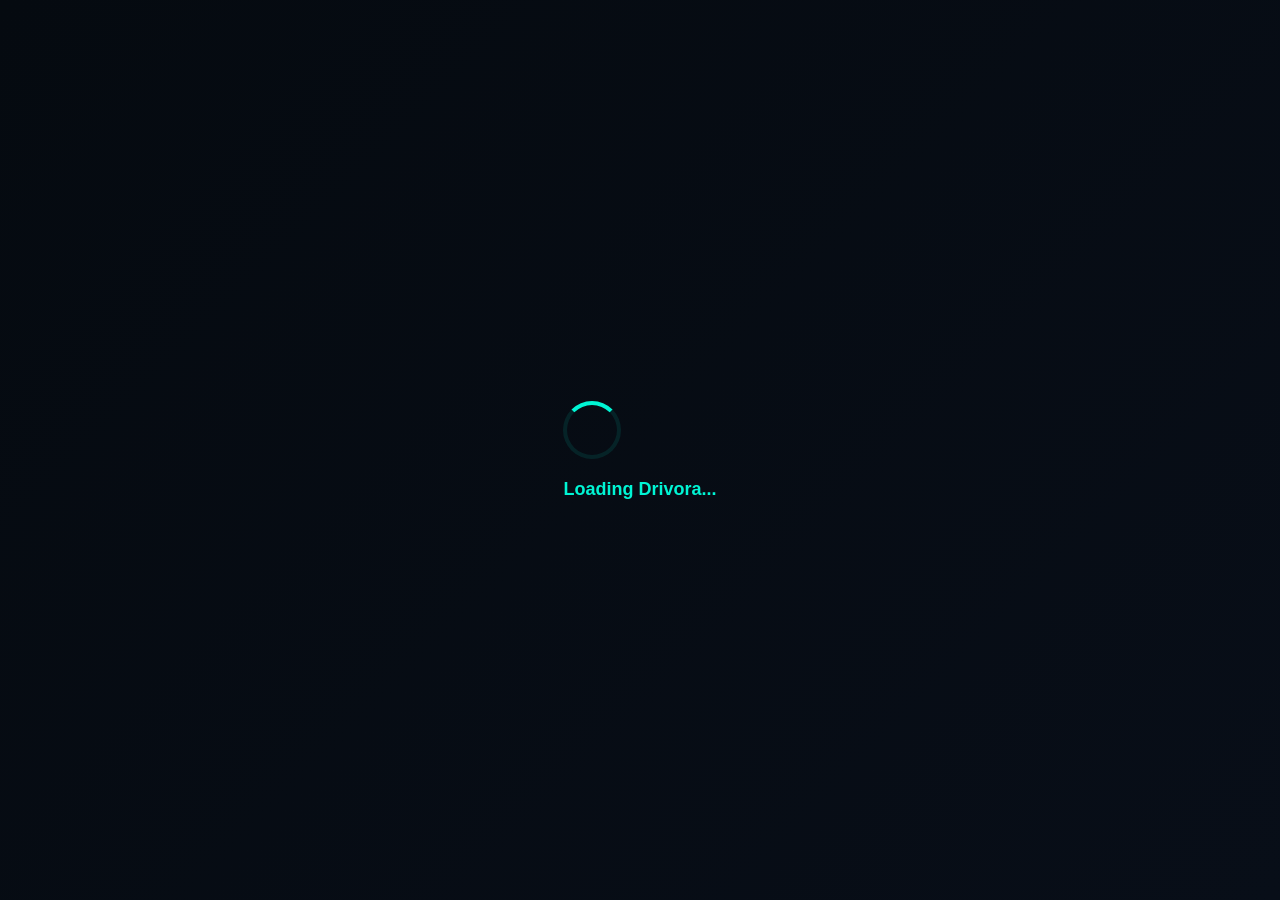
==== web/index.html @ 0ac3629d "Initial commit: Add Drivora Flutter project" ====
<!DOCTYPE html>
<html>
<head>
    <base href="$FLUTTER_BASE_HREF">
    <meta charset="UTF-8">
    <meta content="IE=Edge" http-equiv="X-UA-Compatible">
    <meta name="description" content="Drivora - Advanced Flutter Driver Assistant">
    <meta name="viewport" content="width=device-width, initial-scale=1.0">
    <meta name="apple-mobile-web-app-capable" content="yes">
    <meta name="apple-mobile-web-app-status-bar-style" content="black">
    <meta name="apple-mobile-web-app-title" content="Drivora">
    <link rel="apple-touch-icon" href="icons/Icon-192.png">

    <!-- Favicon -->
    <link rel="icon" type="image/png" href="favicon.png">

    <!-- iOS launch screen icons -->
    <link rel="apple-touch-startup-image" href="icons/Icon-512.png">

    <title>Drivora - Driver Assistant</title>
    <link rel="manifest" href="manifest.json">

    <script>
        // The value of window.FLUTTER_ENV is injected by flutter serve, build, etc.
        const serviceWorkerVersion = null;
    </script>
    <!-- This script adds the flutter initialization JS code -->
    <script src="flutter.js" defer></script>

    <style>
        html, body {
            width: 100%;
            height: 100%;
            margin: 0;
            padding: 0;
            background: #050A10;
            font-family: 'Roboto', sans-serif;
        }

        body {
            margin: 0;
            padding: 0;
            overflow: hidden;
        }

        #loading {
            display: flex;
            justify-content: center;
            align-items: center;
            width: 100%;
            height: 100%;
            background: linear-gradient(135deg, #050A10 0%, #080E18 100%);
        }

        .spinner {
            border: 4px solid rgba(0, 245, 212, 0.1);
            border-top: 4px solid #00F5D4;
            border-radius: 50%;
            width: 50px;
            height: 50px;
            animation: spin 1s linear infinite;
        }

        @keyframes spin {
            0% { transform: rotate(0deg); }
            100% { transform: rotate(360deg); }
        }

        .loading-text {
            color: #00F5D4;
            font-size: 18px;
            margin-top: 20px;
            font-weight: bold;
        }
    </style>
</head>
<body>
    <div id="loading">
        <div>
            <div class="spinner"></div>
            <div class="loading-text">Loading Drivora...</div>
        </div>
    </div>

    <script>
        window.addEventListener('flutter-first-frame', function() {
            document.querySelector('#loading').style.display = 'none';
        });
        _flutter.loader.loadEntrypoint({
            serviceWorkerVersion: serviceWorkerVersion,
        }).then(function(engineInitializer) {
            return engineInitializer.initializeEngine();
        }).then(function(appRunner) {
            return appRunner.runApp();
        });
    </script>
</body>
</html>
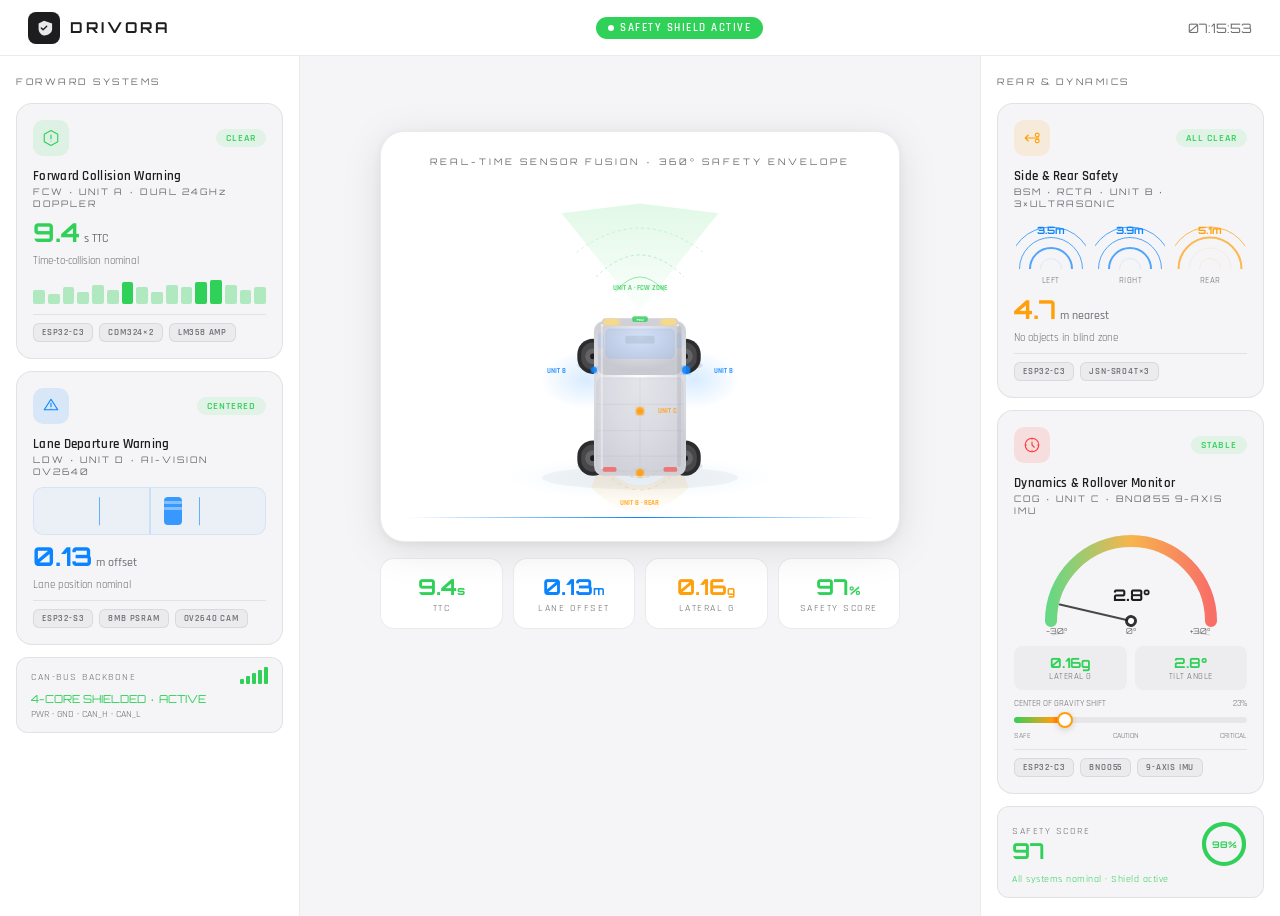
==== commit 3a0bcdaf: "Updated project - fixed bugs / added feature" ====
--- a/web/index.html
+++ b/web/index.html
@@ -1,98 +1,1192 @@
 <!DOCTYPE html>
 <html>
 <head>
-    <base href="$FLUTTER_BASE_HREF">
-    <meta charset="UTF-8">
-    <meta content="IE=Edge" http-equiv="X-UA-Compatible">
-    <meta name="description" content="Drivora - Advanced Flutter Driver Assistant">
-    <meta name="viewport" content="width=device-width, initial-scale=1.0">
-    <meta name="apple-mobile-web-app-capable" content="yes">
-    <meta name="apple-mobile-web-app-status-bar-style" content="black">
-    <meta name="apple-mobile-web-app-title" content="Drivora">
-    <link rel="apple-touch-icon" href="icons/Icon-192.png">
-
-    <!-- Favicon -->
-    <link rel="icon" type="image/png" href="favicon.png">
-
-    <!-- iOS launch screen icons -->
-    <link rel="apple-touch-startup-image" href="icons/Icon-512.png">
-
-    <title>Drivora - Driver Assistant</title>
-    <link rel="manifest" href="manifest.json">
-
-    <script>
-        // The value of window.FLUTTER_ENV is injected by flutter serve, build, etc.
-        const serviceWorkerVersion = null;
-    </script>
-    <!-- This script adds the flutter initialization JS code -->
-    <script src="flutter.js" defer></script>
-
-    <style>
-        html, body {
-            width: 100%;
-            height: 100%;
-            margin: 0;
-            padding: 0;
-            background: #050A10;
-            font-family: 'Roboto', sans-serif;
-        }
-
-        body {
-            margin: 0;
-            padding: 0;
-            overflow: hidden;
-        }
-
-        #loading {
-            display: flex;
-            justify-content: center;
-            align-items: center;
-            width: 100%;
-            height: 100%;
-            background: linear-gradient(135deg, #050A10 0%, #080E18 100%);
-        }
-
-        .spinner {
-            border: 4px solid rgba(0, 245, 212, 0.1);
-            border-top: 4px solid #00F5D4;
-            border-radius: 50%;
-            width: 50px;
-            height: 50px;
-            animation: spin 1s linear infinite;
-        }
-
-        @keyframes spin {
-            0% { transform: rotate(0deg); }
-            100% { transform: rotate(360deg); }
-        }
-
-        .loading-text {
-            color: #00F5D4;
-            font-size: 18px;
-            margin-top: 20px;
-            font-weight: bold;
-        }
-    </style>
+<meta charset="UTF-8">
+<style>
+  @import url('https://fonts.googleapis.com/css2?family=Rajdhani:wght@300;400;500;600;700&family=Orbitron:wght@400;700;900&display=swap');
+
+  * { margin: 0; padding: 0; box-sizing: border-box; }
+
+  :root {
+    --bg: #f5f5f7;
+    --panel: #ffffff;
+    --text-primary: #1d1d1f;
+    --text-secondary: #6e6e73;
+    --accent: #0a84ff;
+    --accent-green: #30d158;
+    --accent-amber: #ff9f0a;
+    --accent-red: #ff3b30;
+    --border: rgba(0,0,0,0.08);
+    --shadow: 0 2px 20px rgba(0,0,0,0.06), 0 1px 4px rgba(0,0,0,0.04);
+    --shadow-lg: 0 8px 40px rgba(0,0,0,0.1), 0 2px 8px rgba(0,0,0,0.05);
+  }
+
+  body {
+    background: var(--bg);
+    font-family: 'Rajdhani', sans-serif;
+    color: var(--text-primary);
+    min-height: 100vh;
+    overflow-x: hidden;
+    user-select: none;
+  }
+
+  /* Top Header Bar */
+  .header {
+    background: var(--panel);
+    border-bottom: 1px solid var(--border);
+    padding: 0 28px;
+    height: 56px;
+    display: flex;
+    align-items: center;
+    justify-content: space-between;
+    position: sticky;
+    top: 0;
+    z-index: 100;
+    backdrop-filter: blur(20px);
+  }
+
+  .header-logo {
+    display: flex;
+    align-items: center;
+    gap: 10px;
+  }
+
+  .logo-mark {
+    width: 32px;
+    height: 32px;
+    background: var(--text-primary);
+    border-radius: 8px;
+    display: flex;
+    align-items: center;
+    justify-content: center;
+  }
+
+  .logo-mark svg { width: 18px; height: 18px; }
+
+  .logo-name {
+    font-family: 'Orbitron', monospace;
+    font-size: 15px;
+    font-weight: 700;
+    letter-spacing: 3px;
+    color: var(--text-primary);
+  }
+
+  .header-center {
+    display: flex;
+    align-items: center;
+    gap: 6px;
+  }
+
+  .shield-badge {
+    background: var(--accent-green);
+    color: white;
+    font-size: 11px;
+    font-weight: 600;
+    letter-spacing: 1.5px;
+    padding: 4px 12px;
+    border-radius: 20px;
+    display: flex;
+    align-items: center;
+    gap: 6px;
+    animation: pulseGreen 2s ease-in-out infinite;
+  }
+
+  @keyframes pulseGreen {
+    0%, 100% { box-shadow: 0 0 0 0 rgba(48, 209, 88, 0.3); }
+    50% { box-shadow: 0 0 0 6px rgba(48, 209, 88, 0); }
+  }
+
+  .shield-dot {
+    width: 6px; height: 6px;
+    background: white;
+    border-radius: 50%;
+    animation: blink 1.5s step-end infinite;
+  }
+
+  @keyframes blink { 0%, 100% { opacity: 1; } 50% { opacity: 0.3; } }
+
+  .header-time {
+    font-family: 'Orbitron', monospace;
+    font-size: 13px;
+    font-weight: 400;
+    color: var(--text-secondary);
+  }
+
+  /* Main Layout */
+  .main {
+    display: grid;
+    grid-template-columns: 300px 1fr 300px;
+    gap: 0;
+    min-height: calc(100vh - 56px);
+  }
+
+  /* Side Panels */
+  .side-panel {
+    background: var(--panel);
+    border-right: 1px solid var(--border);
+    padding: 20px 16px;
+    display: flex;
+    flex-direction: column;
+    gap: 12px;
+  }
+
+  .side-panel.right {
+    border-right: none;
+    border-left: 1px solid var(--border);
+  }
+
+  .panel-title {
+    font-family: 'Orbitron', monospace;
+    font-size: 9px;
+    letter-spacing: 2.5px;
+    color: var(--text-secondary);
+    text-transform: uppercase;
+    margin-bottom: 4px;
+  }
+
+  /* Safety Feature Card */
+  .feature-card {
+    background: var(--bg);
+    border-radius: 16px;
+    padding: 16px;
+    border: 1px solid var(--border);
+    position: relative;
+    overflow: hidden;
+    transition: all 0.3s ease;
+    cursor: pointer;
+  }
+
+  .feature-card:hover {
+    transform: translateY(-1px);
+    box-shadow: var(--shadow-lg);
+  }
+
+  .feature-card.active { border-color: var(--accent-green); }
+  .feature-card.warning { border-color: var(--accent-amber); }
+  .feature-card.alert { border-color: var(--accent-red); animation: alertPulse 0.8s ease-in-out infinite; }
+
+  @keyframes alertPulse {
+    0%, 100% { box-shadow: 0 0 0 0 rgba(255, 59, 48, 0.15); }
+    50% { box-shadow: 0 0 0 8px rgba(255, 59, 48, 0); }
+  }
+
+  .feature-header {
+    display: flex;
+    align-items: center;
+    justify-content: space-between;
+    margin-bottom: 12px;
+  }
+
+  .feature-icon-wrap {
+    width: 36px; height: 36px;
+    border-radius: 10px;
+    display: flex;
+    align-items: center;
+    justify-content: center;
+  }
+
+  .feature-icon-wrap.green { background: rgba(48, 209, 88, 0.12); }
+  .feature-icon-wrap.blue { background: rgba(10, 132, 255, 0.12); }
+  .feature-icon-wrap.amber { background: rgba(255, 159, 10, 0.12); }
+  .feature-icon-wrap.red { background: rgba(255, 59, 48, 0.12); }
+
+  .feature-icon-wrap svg { width: 18px; height: 18px; }
+
+  .status-pill {
+    font-size: 10px;
+    font-weight: 600;
+    letter-spacing: 1px;
+    padding: 3px 10px;
+    border-radius: 20px;
+  }
+
+  .status-pill.ok { background: rgba(48,209,88,0.1); color: var(--accent-green); }
+  .status-pill.warn { background: rgba(255,159,10,0.1); color: var(--accent-amber); }
+  .status-pill.alert { background: rgba(255,59,48,0.1); color: var(--accent-red); }
+
+  .feature-name {
+    font-size: 13px;
+    font-weight: 600;
+    color: var(--text-primary);
+    margin-bottom: 2px;
+    letter-spacing: 0.3px;
+  }
+
+  .feature-abbr {
+    font-family: 'Orbitron', monospace;
+    font-size: 9px;
+    letter-spacing: 2px;
+    color: var(--text-secondary);
+    margin-bottom: 10px;
+  }
+
+  .feature-metric {
+    display: flex;
+    align-items: baseline;
+    gap: 4px;
+    margin-bottom: 8px;
+  }
+
+  .metric-val {
+    font-family: 'Orbitron', monospace;
+    font-size: 26px;
+    font-weight: 700;
+    line-height: 1;
+  }
+
+  .metric-val.green { color: var(--accent-green); }
+  .metric-val.blue { color: var(--accent); }
+  .metric-val.amber { color: var(--accent-amber); }
+  .metric-val.red { color: var(--accent-red); }
+
+  .metric-unit {
+    font-size: 12px;
+    color: var(--text-secondary);
+    font-weight: 500;
+  }
+
+  .metric-sub {
+    font-size: 11px;
+    color: var(--text-secondary);
+  }
+
+  /* Mini bar chart */
+  .mini-bars {
+    display: flex;
+    align-items: flex-end;
+    gap: 3px;
+    height: 28px;
+    margin-top: 8px;
+  }
+
+  .mini-bar {
+    flex: 1;
+    border-radius: 2px;
+    transition: height 0.5s ease;
+  }
+
+  /* Arc gauge */
+  .gauge-wrap {
+    display: flex;
+    justify-content: center;
+    margin: 4px 0;
+  }
+
+  /* Radar Sweep Animation */
+  .radar-sweep-container {
+    position: relative;
+    width: 64px;
+    height: 64px;
+    margin: 0 auto 8px;
+  }
+
+  /* Center Car Display */
+  .center-display {
+    background: var(--bg);
+    display: flex;
+    flex-direction: column;
+    align-items: center;
+    justify-content: flex-start;
+    padding: 20px;
+    position: relative;
+  }
+
+  .car-scene {
+    width: 100%;
+    max-width: 520px;
+    background: var(--panel);
+    border-radius: 24px;
+    border: 1px solid var(--border);
+    padding: 24px;
+    position: relative;
+    box-shadow: var(--shadow-lg);
+    margin-bottom: 16px;
+  }
+
+  .car-scene-title {
+    font-family: 'Orbitron', monospace;
+    font-size: 9px;
+    letter-spacing: 3px;
+    color: var(--text-secondary);
+    text-align: center;
+    margin-bottom: 16px;
+  }
+
+  /* 3D Car SVG */
+  .car-svg-wrap {
+    position: relative;
+    width: 100%;
+    display: flex;
+    justify-content: center;
+  }
+
+  /* Safety zone rings */
+  .zone-ring {
+    position: absolute;
+    border-radius: 50%;
+    border: 1.5px solid;
+    animation: ringPulse 2.5s ease-in-out infinite;
+    pointer-events: none;
+  }
+
+  @keyframes ringPulse {
+    0% { opacity: 0.6; transform: translate(-50%, -50%) scale(1); }
+    100% { opacity: 0; transform: translate(-50%, -50%) scale(1.15); }
+  }
+
+  /* Bottom stats strip */
+  .stats-strip {
+    width: 100%;
+    max-width: 520px;
+    display: grid;
+    grid-template-columns: repeat(4, 1fr);
+    gap: 10px;
+  }
+
+  .stat-tile {
+    background: var(--panel);
+    border-radius: 14px;
+    border: 1px solid var(--border);
+    padding: 14px 12px;
+    text-align: center;
+    transition: all 0.3s ease;
+  }
+
+  .stat-tile:hover { box-shadow: var(--shadow); }
+
+  .stat-tile-val {
+    font-family: 'Orbitron', monospace;
+    font-size: 22px;
+    font-weight: 700;
+    margin-bottom: 2px;
+  }
+
+  .stat-tile-label {
+    font-size: 10px;
+    letter-spacing: 1.5px;
+    color: var(--text-secondary);
+    text-transform: uppercase;
+  }
+
+  /* Alert Banner */
+  .alert-banner {
+    background: rgba(255, 59, 48, 0.06);
+    border: 1px solid rgba(255, 59, 48, 0.2);
+    border-radius: 12px;
+    padding: 10px 16px;
+    display: flex;
+    align-items: center;
+    gap: 10px;
+    font-size: 12px;
+    color: var(--accent-red);
+    font-weight: 600;
+    letter-spacing: 0.5px;
+    margin-bottom: 12px;
+    width: 100%;
+    max-width: 520px;
+    opacity: 0;
+    transition: opacity 0.3s ease;
+  }
+
+  .alert-banner.visible { opacity: 1; }
+
+  .alert-icon { font-size: 16px; animation: shake 0.5s ease-in-out infinite; }
+
+  @keyframes shake {
+    0%, 100% { transform: rotate(0deg); }
+    25% { transform: rotate(-5deg); }
+    75% { transform: rotate(5deg); }
+  }
+
+  /* Radar dots on car scene */
+  .radar-dot {
+    position: absolute;
+    width: 8px; height: 8px;
+    border-radius: 50%;
+    background: var(--accent-green);
+    box-shadow: 0 0 6px var(--accent-green);
+    animation: dotPulse 1.5s ease-in-out infinite;
+  }
+
+  @keyframes dotPulse {
+    0%, 100% { transform: scale(1); opacity: 1; }
+    50% { transform: scale(1.4); opacity: 0.7; }
+  }
+
+  /* COG indicator */
+  .cog-meter {
+    display: flex;
+    flex-direction: column;
+    align-items: center;
+  }
+
+  .cog-bar-track {
+    width: 100%;
+    height: 6px;
+    background: rgba(0,0,0,0.06);
+    border-radius: 3px;
+    position: relative;
+    margin: 8px 0;
+    overflow: visible;
+  }
+
+  .cog-bar-fill {
+    height: 100%;
+    border-radius: 3px;
+    background: linear-gradient(90deg, var(--accent-green) 0%, var(--accent-amber) 70%, var(--accent-red) 100%);
+    transition: width 1s ease;
+    position: relative;
+  }
+
+  .cog-bar-thumb {
+    position: absolute;
+    right: -5px;
+    top: -5px;
+    width: 16px; height: 16px;
+    background: var(--panel);
+    border-radius: 50%;
+    border: 2px solid var(--accent-amber);
+    box-shadow: 0 2px 6px rgba(0,0,0,0.15);
+  }
+
+  /* Scan line animation on car */
+  @keyframes scanDown {
+    0% { top: 5%; opacity: 0.8; }
+    100% { top: 95%; opacity: 0; }
+  }
+
+  .scan-line {
+    position: absolute;
+    left: 5%;
+    width: 90%;
+    height: 1px;
+    background: linear-gradient(90deg, transparent, var(--accent), transparent);
+    animation: scanDown 3s linear infinite;
+    pointer-events: none;
+  }
+
+  /* Divider */
+  .divider {
+    height: 1px;
+    background: var(--border);
+    margin: 4px 0;
+  }
+
+  /* Unit info chips */
+  .unit-chips {
+    display: flex;
+    flex-wrap: wrap;
+    gap: 6px;
+    margin-top: 8px;
+  }
+
+  .chip {
+    font-size: 9px;
+    font-weight: 600;
+    letter-spacing: 0.8px;
+    padding: 3px 8px;
+    border-radius: 6px;
+    background: rgba(0,0,0,0.04);
+    color: var(--text-secondary);
+    border: 1px solid var(--border);
+  }
+
+  /* Signal bars */
+  .signal-bars {
+    display: flex;
+    align-items: flex-end;
+    gap: 2px;
+    height: 14px;
+  }
+
+  .sig-bar {
+    width: 4px;
+    background: var(--accent-green);
+    border-radius: 1px;
+    transition: all 0.5s ease;
+  }
+
+  .sig-bar.off { background: var(--border); }
+
+  /* Radar canvas ring */
+  .radar-canvas-wrap {
+    display: flex;
+    justify-content: center;
+    margin: 4px 0;
+  }
+
+</style>
 </head>
 <body>
-    <div id="loading">
+
+<!-- HEADER -->
+<div class="header">
+  <div class="header-logo">
+    <div class="logo-mark">
+      <svg viewBox="0 0 20 20" fill="none">
+        <path d="M10 2L4 5v6c0 3.3 2.5 6.4 6 7.4C16.5 17.4 19 14.3 19 11V5L10 2z" fill="white" opacity="0.9"/>
+        <path d="M7 10l2 2 4-4" stroke="#1d1d1f" stroke-width="1.5" stroke-linecap="round" stroke-linejoin="round"/>
+      </svg>
+    </div>
+    <span class="logo-name">DRIVORA</span>
+  </div>
+  <div class="header-center">
+    <div class="shield-badge">
+      <div class="shield-dot"></div>
+      SAFETY SHIELD ACTIVE
+    </div>
+  </div>
+  <div class="header-time" id="clock">--:--:--</div>
+</div>
+
+<!-- MAIN GRID -->
+<div class="main">
+
+  <!-- LEFT PANEL: FCW + LDW -->
+  <div class="side-panel">
+    <div class="panel-title">Forward Systems</div>
+
+    <!-- FCW Card -->
+    <div class="feature-card" id="fcw-card" onclick="triggerAlert('fcw')">
+      <div class="feature-header">
+        <div class="feature-icon-wrap green">
+          <svg viewBox="0 0 24 24" fill="none">
+            <path d="M12 2L3 7v10l9 5 9-5V7L12 2z" stroke="#30d158" stroke-width="1.5" stroke-linejoin="round"/>
+            <path d="M12 8v5M12 16h.01" stroke="#30d158" stroke-width="1.5" stroke-linecap="round"/>
+          </svg>
+        </div>
+        <span class="status-pill ok" id="fcw-status">CLEAR</span>
+      </div>
+      <div class="feature-name">Forward Collision Warning</div>
+      <div class="feature-abbr">FCW · UNIT A · DUAL 24GHz DOPPLER</div>
+      <div class="feature-metric">
+        <span class="metric-val green" id="fcw-val">8.4</span>
+        <span class="metric-unit">s TTC</span>
+      </div>
+      <div class="metric-sub" id="fcw-sub">Time-to-collision nominal</div>
+      <div class="mini-bars" id="fcw-bars"></div>
+      <div class="divider" style="margin-top:10px"></div>
+      <div class="unit-chips">
+        <span class="chip">ESP32-C3</span>
+        <span class="chip">CDM324×2</span>
+        <span class="chip">LM358 AMP</span>
+      </div>
+    </div>
+
+    <!-- LDW Card -->
+    <div class="feature-card" id="ldw-card" onclick="triggerAlert('ldw')">
+      <div class="feature-header">
+        <div class="feature-icon-wrap blue">
+          <svg viewBox="0 0 24 24" fill="none">
+            <path d="M3 17L12 3l9 14H3z" stroke="#0a84ff" stroke-width="1.5" stroke-linejoin="round"/>
+            <path d="M12 8v5M12 16h.01" stroke="#0a84ff" stroke-width="1.5" stroke-linecap="round"/>
+          </svg>
+        </div>
+        <span class="status-pill ok" id="ldw-status">CENTERED</span>
+      </div>
+      <div class="feature-name">Lane Departure Warning</div>
+      <div class="feature-abbr">LDW · UNIT D · AI-VISION OV2640</div>
+
+      <!-- Lane preview strip -->
+      <div style="position:relative;height:48px;background:rgba(10,132,255,0.04);border-radius:10px;margin:8px 0;overflow:hidden;border:1px solid rgba(10,132,255,0.1)">
+        <div style="position:absolute;left:50%;top:0;bottom:0;width:2px;background:rgba(10,132,255,0.15);transform:translateX(-50%)"></div>
+        <!-- Road markings -->
+        <div style="position:absolute;left:28%;top:50%;width:1.5px;height:60%;background:#0a84ff;opacity:0.6;transform:translateY(-50%)"></div>
+        <div style="position:absolute;right:28%;top:50%;width:1.5px;height:60%;background:#0a84ff;opacity:0.6;transform:translateY(-50%)"></div>
+        <!-- Vehicle position indicator -->
+        <div id="lane-car" style="position:absolute;left:50%;top:50%;transform:translate(-50%,-50%);width:18px;height:28px;border-radius:4px;background:#0a84ff;opacity:0.8;transition:left 0.5s ease">
+          <div style="width:100%;height:3px;background:white;opacity:0.4;border-radius:1px;margin-top:4px"></div>
+          <div style="width:100%;height:3px;background:white;opacity:0.4;border-radius:1px;margin-top:3px"></div>
+        </div>
+      </div>
+
+      <div class="feature-metric">
+        <span class="metric-val blue" id="ldw-val">0.0</span>
+        <span class="metric-unit">m offset</span>
+      </div>
+      <div class="metric-sub">Lane position nominal</div>
+      <div class="divider" style="margin-top:8px"></div>
+      <div class="unit-chips">
+        <span class="chip">ESP32-S3</span>
+        <span class="chip">8MB PSRAM</span>
+        <span class="chip">OV2640 CAM</span>
+      </div>
+    </div>
+
+    <!-- Signal quality -->
+    <div style="background:var(--bg);border-radius:12px;padding:12px 14px;border:1px solid var(--border)">
+      <div style="display:flex;justify-content:space-between;align-items:center;margin-bottom:8px">
+        <span style="font-size:10px;letter-spacing:1.5px;color:var(--text-secondary)">CAN-BUS BACKBONE</span>
+        <div class="signal-bars" id="signal-bars"></div>
+      </div>
+      <div style="font-family:'Orbitron',monospace;font-size:11px;color:var(--accent-green)">4-CORE SHIELDED · ACTIVE</div>
+      <div style="font-size:10px;color:var(--text-secondary);margin-top:2px">PWR · GND · CAN_H · CAN_L</div>
+    </div>
+  </div>
+
+  <!-- CENTER: Car Visualization -->
+  <div class="center-display">
+
+    <!-- Alert Banner -->
+    <div class="alert-banner" id="alert-banner">
+      <span class="alert-icon">⚠</span>
+      <span id="alert-text">WARNING: Collision detected</span>
+    </div>
+
+    <!-- Car Scene -->
+    <div class="car-scene">
+      <div class="car-scene-title">REAL-TIME SENSOR FUSION · 360° SAFETY ENVELOPE</div>
+
+      <div class="car-svg-wrap">
+        <svg viewBox="0 0 480 340" width="100%" style="max-height:340px">
+          <defs>
+            <radialGradient id="carBody" cx="50%" cy="40%" r="60%">
+              <stop offset="0%" stop-color="#ffffff"/>
+              <stop offset="60%" stop-color="#e8e8ed"/>
+              <stop offset="100%" stop-color="#d0d0d8"/>
+            </radialGradient>
+            <radialGradient id="roofGrad" cx="50%" cy="30%" r="60%">
+              <stop offset="0%" stop-color="#f0f0f5"/>
+              <stop offset="100%" stop-color="#c8c8d0"/>
+            </radialGradient>
+            <radialGradient id="groundGrad" cx="50%" cy="50%" r="50%">
+              <stop offset="0%" stop-color="rgba(10,132,255,0.08)"/>
+              <stop offset="100%" stop-color="rgba(10,132,255,0)"/>
+            </radialGradient>
+
+            <!-- FCW cone gradient -->
+            <linearGradient id="fcwGrad" x1="0" y1="0" x2="0" y2="1">
+              <stop offset="0%" stop-color="#30d158" stop-opacity="0.18"/>
+              <stop offset="100%" stop-color="#30d158" stop-opacity="0.02"/>
+            </linearGradient>
+
+            <!-- Side sensor gradient -->
+            <radialGradient id="sideGrad" cx="50%" cy="50%" r="50%">
+              <stop offset="0%" stop-color="#0a84ff" stop-opacity="0.2"/>
+              <stop offset="100%" stop-color="#0a84ff" stop-opacity="0"/>
+            </radialGradient>
+
+            <!-- Rear gradient -->
+            <linearGradient id="rearGrad" x1="0" y1="0" x2="0" y2="1">
+              <stop offset="0%" stop-color="#ff9f0a" stop-opacity="0.18"/>
+              <stop offset="100%" stop-color="#ff9f0a" stop-opacity="0.02"/>
+            </linearGradient>
+
+            <filter id="glow">
+              <feGaussianBlur stdDeviation="3" result="blur"/>
+              <feMerge><feMergeNode in="blur"/><feMergeNode in="SourceGraphic"/></feMerge>
+            </filter>
+          </defs>
+
+          <!-- Ground shadow / reflection -->
+          <ellipse cx="240" cy="300" rx="140" ry="22" fill="url(#groundGrad)"/>
+          <ellipse cx="240" cy="300" rx="100" ry="12" fill="rgba(0,0,0,0.04)"/>
+
+          <!-- FCW radar cone (forward) -->
+          <path id="fcw-cone" d="M240 130 L160 30 L240 20 L320 30 Z" fill="url(#fcwGrad)" opacity="1">
+            <animate attributeName="opacity" values="0.6;1;0.6" dur="2s" repeatCount="indefinite"/>
+          </path>
+
+          <!-- FCW radar arc lines -->
+          <path d="M195 95 Q240 50 285 95" fill="none" stroke="#30d158" stroke-width="0.8" opacity="0.4" stroke-dasharray="3,3"/>
+          <path d="M175 70 Q240 20 305 70" fill="none" stroke="#30d158" stroke-width="0.8" opacity="0.25" stroke-dasharray="3,3"/>
+          <path d="M215 110 Q240 80 265 110" fill="none" stroke="#30d158" stroke-width="1" opacity="0.5"/>
+
+          <!-- Side safety zones -->
+          <ellipse id="side-left" cx="185" cy="200" rx="45" ry="30" fill="url(#sideGrad)" opacity="0.8">
+            <animate attributeName="rx" values="40;48;40" dur="2.5s" repeatCount="indefinite"/>
+          </ellipse>
+          <ellipse id="side-right" cx="295" cy="200" rx="45" ry="30" fill="url(#sideGrad)" opacity="0.8">
+            <animate attributeName="rx" values="40;48;40" dur="2.5s" begin="0.5s" repeatCount="indefinite"/>
+          </ellipse>
+
+          <!-- Rear safety zone -->
+          <path d="M200 285 Q240 330 280 285 L290 310 Q240 360 190 310 Z" fill="url(#rearGrad)" opacity="0.9">
+            <animate attributeName="opacity" values="0.5;0.9;0.5" dur="3s" repeatCount="indefinite"/>
+          </path>
+          <path d="M210 285 Q240 315 270 285" fill="none" stroke="#ff9f0a" stroke-width="0.8" opacity="0.5" stroke-dasharray="4,4"/>
+          <path d="M205 295 Q240 330 275 295" fill="none" stroke="#ff9f0a" stroke-width="0.8" opacity="0.3" stroke-dasharray="4,4"/>
+
+          <!-- === 3D TRUCK BODY === -->
+          <!-- Wheels shadows -->
+          <ellipse cx="198" cy="288" rx="22" ry="5" fill="rgba(0,0,0,0.1)"/>
+          <ellipse cx="282" cy="288" rx="22" ry="5" fill="rgba(0,0,0,0.1)"/>
+          <ellipse cx="198" cy="185" rx="22" ry="5" fill="rgba(0,0,0,0.1)"/>
+          <ellipse cx="282" cy="185" rx="22" ry="5" fill="rgba(0,0,0,0.1)"/>
+
+          <!-- Rear wheels (right side perspective) -->
+          <rect x="270" y="262" width="32" height="36" rx="16" fill="#2c2c2e"/>
+          <rect x="274" y="266" width="24" height="28" rx="12" fill="#48484a"/>
+          <circle cx="286" cy="280" r="8" fill="#636366"/>
+          <circle cx="286" cy="280" r="3" fill="#1c1c1e"/>
+
+          <rect x="176" y="262" width="32" height="36" rx="16" fill="#2c2c2e"/>
+          <rect x="180" y="266" width="24" height="28" rx="12" fill="#48484a"/>
+          <circle cx="192" cy="280" r="8" fill="#636366"/>
+          <circle cx="192" cy="280" r="3" fill="#1c1c1e"/>
+
+          <!-- Front wheels -->
+          <rect x="270" y="158" width="32" height="36" rx="16" fill="#2c2c2e"/>
+          <rect x="274" y="162" width="24" height="28" rx="12" fill="#48484a"/>
+          <circle cx="286" cy="176" r="8" fill="#636366"/>
+          <circle cx="286" cy="176" r="3" fill="#1c1c1e"/>
+
+          <rect x="176" y="158" width="32" height="36" rx="16" fill="#2c2c2e"/>
+          <rect x="180" y="162" width="24" height="28" rx="12" fill="#48484a"/>
+          <circle cx="192" cy="176" r="8" fill="#636366"/>
+          <circle cx="192" cy="176" r="3" fill="#1c1c1e"/>
+
+          <!-- === TRUCK BODY (top-down perspective) === -->
+          <!-- Main body -->
+          <rect x="193" y="140" width="94" height="158" rx="10" fill="url(#carBody)"/>
+
+          <!-- Truck cab (front) -->
+          <rect x="197" y="140" width="86" height="55" rx="8" fill="url(#roofGrad)"/>
+
+          <!-- Windshield -->
+          <rect x="205" y="148" width="70" height="30" rx="5" fill="rgba(120,180,255,0.25)" stroke="rgba(100,160,240,0.3)" stroke-width="0.5"/>
+
+          <!-- Cab interior detail -->
+          <rect x="225" y="155" width="30" height="8" rx="2" fill="rgba(0,0,0,0.08)"/>
+
+          <!-- Side windows -->
+          <rect x="197" y="152" width="6" height="16" rx="2" fill="rgba(120,180,255,0.2)"/>
+          <rect x="277" y="152" width="6" height="16" rx="2" fill="rgba(120,180,255,0.2)"/>
+
+          <!-- Truck cargo area -->
+          <rect x="196" y="198" width="88" height="95" rx="6" fill="rgba(210,210,220,0.6)" stroke="rgba(180,180,190,0.5)" stroke-width="0.5"/>
+
+          <!-- Cargo lines -->
+          <line x1="196" y1="225" x2="284" y2="225" stroke="rgba(150,150,160,0.3)" stroke-width="0.5"/>
+          <line x1="196" y1="252" x2="284" y2="252" stroke="rgba(150,150,160,0.3)" stroke-width="0.5"/>
+          <line x1="196" y1="278" x2="284" y2="278" stroke="rgba(150,150,160,0.3)" stroke-width="0.5"/>
+          <line x1="240" y1="198" x2="240" y2="293" stroke="rgba(150,150,160,0.3)" stroke-width="0.5"/>
+
+          <!-- Body highlight -->
+          <rect x="200" y="143" width="80" height="2" rx="1" fill="rgba(255,255,255,0.7)"/>
+          <rect x="200" y="143" width="2" height="148" rx="1" fill="rgba(255,255,255,0.4)"/>
+
+          <!-- Body shadow right -->
+          <rect x="278" y="145" width="4" height="144" rx="2" fill="rgba(0,0,0,0.07)"/>
+
+          <!-- Front bumper -->
+          <rect x="201" y="137" width="78" height="8" rx="4" fill="#d0d0d8"/>
+
+          <!-- Headlights -->
+          <rect x="203" y="138" width="16" height="6" rx="3" fill="rgba(255,220,120,0.7)" filter="url(#glow)"/>
+          <rect x="261" y="138" width="16" height="6" rx="3" fill="rgba(255,220,120,0.7)" filter="url(#glow)"/>
+
+          <!-- Rear lights -->
+          <rect x="202" y="289" width="14" height="5" rx="2" fill="rgba(255,59,48,0.6)"/>
+          <rect x="264" y="289" width="14" height="5" rx="2" fill="rgba(255,59,48,0.6)"/>
+
+          <!-- IMU/COG sensor dot (center chassis) -->
+          <circle cx="240" cy="232" r="4" fill="#ff9f0a" opacity="0.8" filter="url(#glow)"/>
+          <circle cx="240" cy="232" r="2" fill="#ff9f0a"/>
+
+          <!-- Camera/radar unit labels -->
+          <rect x="232" y="135" width="16" height="6" rx="2" fill="#30d158" opacity="0.8"/>
+          <text x="240" y="140" text-anchor="middle" fill="white" font-size="4" font-family="monospace" font-weight="bold">FCW</text>
+
+          <!-- Scan line overlay -->
+          <rect class="scan-line" x="193" y="140" width="94" height="158" rx="10" fill="none" opacity="0"/>
+
+          <!-- Sensor dots on sides -->
+          <circle cx="193" cy="190" r="3" fill="#0a84ff" opacity="0.9" filter="url(#glow)">
+            <animate attributeName="r" values="2;4;2" dur="2s" repeatCount="indefinite"/>
+          </circle>
+          <circle cx="287" cy="190" r="3" fill="#0a84ff" opacity="0.9" filter="url(#glow)">
+            <animate attributeName="r" values="2;4;2" dur="2s" begin="0.5s" repeatCount="indefinite"/>
+          </circle>
+          <circle cx="240" cy="295" r="3" fill="#ff9f0a" opacity="0.9" filter="url(#glow)">
+            <animate attributeName="r" values="2;4;2" dur="2.5s" repeatCount="indefinite"/>
+          </circle>
+
+          <!-- Unit labels floating -->
+          <text x="155" y="193" text-anchor="middle" fill="#0a84ff" font-size="7" font-family="'Rajdhani',sans-serif" font-weight="700" opacity="0.8">UNIT B</text>
+          <text x="325" y="193" text-anchor="middle" fill="#0a84ff" font-size="7" font-family="'Rajdhani',sans-serif" font-weight="700" opacity="0.8">UNIT B</text>
+          <text x="240" y="328" text-anchor="middle" fill="#ff9f0a" font-size="7" font-family="'Rajdhani',sans-serif" font-weight="700" opacity="0.8">UNIT B · REAR</text>
+          <text x="240" y="108" text-anchor="middle" fill="#30d158" font-size="7" font-family="'Rajdhani',sans-serif" font-weight="700" opacity="0.8">UNIT A · FCW ZONE</text>
+
+          <!-- COG label -->
+          <text x="258" y="234" fill="#ff9f0a" font-size="7" font-family="'Rajdhani',sans-serif" font-weight="700" opacity="0.8">UNIT C</text>
+
+        </svg>
+      </div>
+
+      <!-- Scan line CSS overlay -->
+      <div class="scan-line" style="border-radius:24px"></div>
+    </div>
+
+    <!-- Bottom Stats Strip -->
+    <div class="stats-strip">
+      <div class="stat-tile">
+        <div class="stat-tile-val" style="color:var(--accent-green)" id="stat-ttc">8.4<span style="font-size:12px">s</span></div>
+        <div class="stat-tile-label">TTC</div>
+      </div>
+      <div class="stat-tile">
+        <div class="stat-tile-val" style="color:var(--accent)" id="stat-lane">0.0<span style="font-size:12px">m</span></div>
+        <div class="stat-tile-label">Lane Offset</div>
+      </div>
+      <div class="stat-tile">
+        <div class="stat-tile-val" style="color:var(--accent-amber)" id="stat-lat">0.08<span style="font-size:12px">g</span></div>
+        <div class="stat-tile-label">Lateral G</div>
+      </div>
+      <div class="stat-tile">
+        <div class="stat-tile-val" style="color:var(--accent-green)" id="stat-score">98<span style="font-size:12px">%</span></div>
+        <div class="stat-tile-label">Safety Score</div>
+      </div>
+    </div>
+
+  </div>
+
+  <!-- RIGHT PANEL: Side+Rear + COG -->
+  <div class="side-panel right">
+    <div class="panel-title">Rear & Dynamics</div>
+
+    <!-- Side & Rear Safety Card -->
+    <div class="feature-card" id="side-card" onclick="triggerAlert('side')">
+      <div class="feature-header">
+        <div class="feature-icon-wrap amber">
+          <svg viewBox="0 0 24 24" fill="none">
+            <path d="M21 12H3M3 12l4-4M3 12l4 4" stroke="#ff9f0a" stroke-width="1.5" stroke-linecap="round" stroke-linejoin="round"/>
+            <circle cx="19" cy="8" r="2.5" stroke="#ff9f0a" stroke-width="1.5"/>
+            <circle cx="19" cy="16" r="2.5" stroke="#ff9f0a" stroke-width="1.5"/>
+          </svg>
+        </div>
+        <span class="status-pill ok" id="side-status">ALL CLEAR</span>
+      </div>
+      <div class="feature-name">Side & Rear Safety</div>
+      <div class="feature-abbr">BSM · RCTA · UNIT B · 3×ULTRASONIC</div>
+
+      <!-- Sensor array visualization -->
+      <div style="display:grid;grid-template-columns:1fr 1fr 1fr;gap:6px;margin:10px 0">
+        <div style="text-align:center">
+          <canvas id="sensor-l" width="70" height="50"></canvas>
+          <div style="font-size:9px;color:var(--text-secondary);letter-spacing:0.5px">LEFT</div>
+        </div>
+        <div style="text-align:center">
+          <canvas id="sensor-r" width="70" height="50"></canvas>
+          <div style="font-size:9px;color:var(--text-secondary);letter-spacing:0.5px">RIGHT</div>
+        </div>
+        <div style="text-align:center">
+          <canvas id="sensor-b" width="70" height="50"></canvas>
+          <div style="font-size:9px;color:var(--text-secondary);letter-spacing:0.5px">REAR</div>
+        </div>
+      </div>
+
+      <div class="feature-metric">
+        <span class="metric-val amber" id="side-val">3.8</span>
+        <span class="metric-unit">m nearest</span>
+      </div>
+      <div class="metric-sub">No objects in blind zone</div>
+      <div class="divider" style="margin-top:8px"></div>
+      <div class="unit-chips">
+        <span class="chip">ESP32-C3</span>
+        <span class="chip">JSN-SR04T×3</span>
+      </div>
+    </div>
+
+    <!-- COG & Rollover Card -->
+    <div class="feature-card" id="cog-card" onclick="triggerAlert('cog')">
+      <div class="feature-header">
+        <div class="feature-icon-wrap red">
+          <svg viewBox="0 0 24 24" fill="none">
+            <circle cx="12" cy="12" r="9" stroke="#ff3b30" stroke-width="1.5"/>
+            <path d="M12 8v4l3 3" stroke="#ff3b30" stroke-width="1.5" stroke-linecap="round"/>
+            <path d="M5 12H3M21 12h-2M12 3V5M12 19v2" stroke="#ff3b30" stroke-width="1" stroke-linecap="round"/>
+          </svg>
+        </div>
+        <span class="status-pill ok" id="cog-status">STABLE</span>
+      </div>
+      <div class="feature-name">Dynamics & Rollover Monitor</div>
+      <div class="feature-abbr">COG · UNIT C · BNO055 9-AXIS IMU</div>
+
+      <!-- COG visualization -->
+      <div class="gauge-wrap" style="margin:10px 0">
+        <svg viewBox="0 0 200 110" width="200" height="110">
+          <defs>
+            <linearGradient id="gaugeGrad" x1="0" y1="0" x2="1" y2="0">
+              <stop offset="0%" stop-color="#30d158"/>
+              <stop offset="50%" stop-color="#ff9f0a"/>
+              <stop offset="100%" stop-color="#ff3b30"/>
+            </linearGradient>
+          </defs>
+
+          <!-- Arc track -->
+          <path d="M20 95 A 80 80 0 0 1 180 95" fill="none" stroke="rgba(0,0,0,0.06)" stroke-width="12" stroke-linecap="round"/>
+          <path d="M20 95 A 80 80 0 0 1 180 95" fill="none" stroke="url(#gaugeGrad)" stroke-width="12" stroke-linecap="round" opacity="0.7"/>
+
+          <!-- Tick marks -->
+          <g id="gauge-ticks">
+            <line x1="20" y1="95" x2="33" y2="95" stroke="rgba(0,0,0,0.15)" stroke-width="1" transform="rotate(-10 100 95)"/>
+            <line x1="20" y1="95" x2="33" y2="95" stroke="rgba(0,0,0,0.15)" stroke-width="1" transform="rotate(-30 100 95)"/>
+            <line x1="20" y1="95" x2="33" y2="95" stroke="rgba(0,0,0,0.15)" stroke-width="1" transform="rotate(-50 100 95)"/>
+            <line x1="20" y1="95" x2="33" y2="95" stroke="rgba(0,0,0,0.15)" stroke-width="1" transform="rotate(-70 100 95)"/>
+            <line x1="20" y1="95" x2="33" y2="95" stroke="rgba(0,0,0,0.15)" stroke-width="1" transform="rotate(-90 100 95)"/>
+            <line x1="20" y1="95" x2="33" y2="95" stroke="rgba(0,0,0,0.15)" stroke-width="1" transform="rotate(-110 100 95)"/>
+            <line x1="20" y1="95" x2="33" y2="95" stroke="rgba(0,0,0,0.15)" stroke-width="1" transform="rotate(-130 100 95)"/>
+            <line x1="20" y1="95" x2="33" y2="95" stroke="rgba(0,0,0,0.15)" stroke-width="1" transform="rotate(-150 100 95)"/>
+            <line x1="20" y1="95" x2="33" y2="95" stroke="rgba(0,0,0,0.15)" stroke-width="1" transform="rotate(-170 100 95)"/>
+          </g>
+
+          <!-- Needle -->
+          <g id="needle-grp" transform="rotate(-85 100 95)">
+            <line x1="100" y1="95" x2="100" y2="22" stroke="var(--text-primary)" stroke-width="2" stroke-linecap="round" opacity="0.8"/>
+            <circle cx="100" cy="95" r="6" fill="var(--text-primary)" opacity="0.9"/>
+            <circle cx="100" cy="95" r="3" fill="white"/>
+          </g>
+
+          <!-- Labels -->
+          <text x="15" y="108" fill="var(--text-secondary)" font-size="8" font-family="'Orbitron',monospace">-30°</text>
+          <text x="180" y="108" text-anchor="end" fill="var(--text-secondary)" font-size="8" font-family="'Orbitron',monospace">+30°</text>
+          <text x="100" y="108" text-anchor="middle" fill="var(--text-secondary)" font-size="8" font-family="'Orbitron',monospace">0°</text>
+
+          <!-- Center value -->
+          <text x="100" y="75" text-anchor="middle" fill="var(--text-primary)" font-size="16" font-family="'Orbitron',monospace" font-weight="700" id="needle-val">1.2°</text>
+        </svg>
+      </div>
+
+      <div style="display:grid;grid-template-columns:1fr 1fr;gap:8px;margin-bottom:8px">
+        <div style="text-align:center;background:rgba(0,0,0,0.03);border-radius:8px;padding:8px">
+          <div style="font-family:'Orbitron',monospace;font-size:14px;font-weight:700;color:var(--accent-green)" id="cog-lat">0.08g</div>
+          <div style="font-size:9px;color:var(--text-secondary);letter-spacing:0.5px">LATERAL G</div>
+        </div>
+        <div style="text-align:center;background:rgba(0,0,0,0.03);border-radius:8px;padding:8px">
+          <div style="font-family:'Orbitron',monospace;font-size:14px;font-weight:700;color:var(--accent-green)" id="cog-tilt">1.2°</div>
+          <div style="font-size:9px;color:var(--text-secondary);letter-spacing:0.5px">TILT ANGLE</div>
+        </div>
+      </div>
+
+      <!-- COG position bar -->
+      <div style="margin-bottom:4px">
+        <div style="display:flex;justify-content:space-between;font-size:9px;color:var(--text-secondary);margin-bottom:4px">
+          <span>CENTER OF GRAVITY SHIFT</span>
+          <span id="cog-pct">12%</span>
+        </div>
+        <div class="cog-bar-track">
+          <div class="cog-bar-fill" id="cog-bar" style="width:12%">
+            <div class="cog-bar-thumb"></div>
+          </div>
+        </div>
+        <div style="display:flex;justify-content:space-between;font-size:8px;color:var(--text-secondary);margin-top:3px">
+          <span>SAFE</span><span>CAUTION</span><span>CRITICAL</span>
+        </div>
+      </div>
+
+      <div class="divider" style="margin-top:8px"></div>
+      <div class="unit-chips">
+        <span class="chip">ESP32-C3</span>
+        <span class="chip">BNO055</span>
+        <span class="chip">9-AXIS IMU</span>
+      </div>
+    </div>
+
+    <!-- Safety Score -->
+    <div style="background:var(--bg);border-radius:12px;padding:12px 14px;border:1px solid var(--border)">
+      <div style="display:flex;justify-content:space-between;align-items:center">
         <div>
-            <div class="spinner"></div>
-            <div class="loading-text">Loading Drivora...</div>
-        </div>
+          <div style="font-size:10px;letter-spacing:1.5px;color:var(--text-secondary)">SAFETY SCORE</div>
+          <div style="font-family:'Orbitron',monospace;font-size:22px;font-weight:700;color:var(--accent-green)" id="score-big">98</div>
+        </div>
+        <svg viewBox="0 0 60 60" width="50" height="50">
+          <circle cx="30" cy="30" r="24" fill="none" stroke="rgba(0,0,0,0.06)" stroke-width="5"/>
+          <circle cx="30" cy="30" r="24" fill="none" stroke="#30d158" stroke-width="5" stroke-dasharray="150.8" stroke-dashoffset="3" stroke-linecap="round" transform="rotate(-90 30 30)" id="score-ring">
+            <animate attributeName="stroke-dashoffset" values="150;3;3" dur="1.5s" fill="freeze"/>
+          </circle>
+          <text x="30" y="35" text-anchor="middle" fill="#30d158" font-size="11" font-family="'Orbitron',monospace" font-weight="700">98%</text>
+        </svg>
+      </div>
+      <div style="font-size:10px;color:var(--accent-green);margin-top:4px;letter-spacing:0.5px">All systems nominal · Shield active</div>
     </div>
-
-    <script>
-        window.addEventListener('flutter-first-frame', function() {
-            document.querySelector('#loading').style.display = 'none';
-        });
-        _flutter.loader.loadEntrypoint({
-            serviceWorkerVersion: serviceWorkerVersion,
-        }).then(function(engineInitializer) {
-            return engineInitializer.initializeEngine();
-        }).then(function(appRunner) {
-            return appRunner.runApp();
-        });
-    </script>
+  </div>
+
+</div>
+
+<script>
+  // Clock
+  function updateClock() {
+    const now = new Date();
+    document.getElementById('clock').textContent = now.toLocaleTimeString('en-US', {hour12:false});
+  }
+  setInterval(updateClock, 1000);
+  updateClock();
+
+  // Signal bars
+  function buildSignalBars() {
+    const c = document.getElementById('signal-bars');
+    for (let i=0; i<5; i++) {
+      const b = document.createElement('div');
+      b.className = 'sig-bar';
+      b.style.height = (5 + i*3) + 'px';
+      c.appendChild(b);
+    }
+  }
+  buildSignalBars();
+
+  // FCW mini bars
+  function buildFcwBars() {
+    const c = document.getElementById('fcw-bars');
+    const vals = [0.6, 0.4, 0.7, 0.5, 0.8, 0.6, 0.9, 0.7, 0.5, 0.8, 0.7, 0.9, 1.0, 0.8, 0.6, 0.7];
+    vals.forEach((v, i) => {
+      const b = document.createElement('div');
+      b.className = 'mini-bar';
+      b.style.height = Math.max(4, v*24) + 'px';
+      b.style.background = v > 0.8 ? 'var(--accent-green)' : 'rgba(48,209,88,0.35)';
+      c.appendChild(b);
+    });
+  }
+  buildFcwBars();
+
+  // Sensor canvases
+  function drawSensor(id, dist, color) {
+    const c = document.getElementById(id);
+    if (!c) return;
+    const ctx = c.getContext('2d');
+    ctx.clearRect(0,0,70,50);
+    const cx = 35, cy = 50;
+    const maxDist = 8;
+    const arcs = 4;
+    for (let i=1; i<=arcs; i++) {
+      const r = (i/arcs) * 42;
+      const alpha = dist < (i/arcs)*maxDist ? 0.7 : 0.1;
+      ctx.beginPath();
+      ctx.arc(cx, cy, r, Math.PI, 0);
+      ctx.strokeStyle = color.replace(')', `,${alpha})`).replace('rgb','rgba');
+      ctx.lineWidth = i === Math.round((dist/maxDist)*arcs) ? 2 : 1;
+      ctx.stroke();
+    }
+    // Distance text
+    ctx.fillStyle = color;
+    ctx.font = 'bold 10px Orbitron, monospace';
+    ctx.textAlign = 'center';
+    ctx.fillText(dist.toFixed(1)+'m', cx, 15);
+  }
+
+  // State
+  let state = {
+    fcwTTC: 8.4, ldwOffset: 0.0, sideNearest: 3.8,
+    cogTilt: 1.2, cogLat: 0.08, cogPct: 12,
+    score: 98, alertActive: false
+  };
+
+  let alertTimeout = null;
+
+  function triggerAlert(type) {
+    if (alertTimeout) clearTimeout(alertTimeout);
+    const banner = document.getElementById('alert-banner');
+    const messages = {
+      fcw: { text:'⚠ FCW: Collision risk detected · TTC < 2.0s', card:'fcw-card', status:'fcw-status', statusText:'ALERT', statusClass:'alert' },
+      ldw: { text:'⚠ LDW: Lane departure detected · Correcting', card:'ldw-card', status:'ldw-status', statusText:'WARN', statusClass:'warn' },
+      side: { text:'⚠ BSM: Object in blind spot · Left zone', card:'side-card', status:'side-status', statusText:'OBJECT', statusClass:'warn' },
+      cog: { text:'⚠ COG: High lateral G-force · Slow down', card:'cog-card', status:'cog-status', statusText:'CAUTION', statusClass:'warn' }
+    };
+    const m = messages[type];
+    document.getElementById('alert-text').textContent = m.text;
+    banner.classList.add('visible');
+    document.querySelectorAll('.feature-card').forEach(c => { c.classList.remove('alert','warning'); });
+    document.querySelectorAll('.status-pill').forEach(p => { p.className = 'status-pill ok'; });
+    const card = document.getElementById(m.card);
+    const pill = document.getElementById(m.status);
+    card.classList.add(m.statusClass === 'alert' ? 'alert' : 'warning');
+    pill.className = 'status-pill ' + m.statusClass;
+    pill.textContent = m.statusText;
+    alertTimeout = setTimeout(() => {
+      banner.classList.remove('visible');
+      card.classList.remove('alert','warning');
+      pill.className = 'status-pill ok';
+      pill.textContent = type === 'fcw' ? 'CLEAR' : type === 'ldw' ? 'CENTERED' : type === 'side' ? 'ALL CLEAR' : 'STABLE';
+    }, 4000);
+  }
+
+  // Live data simulation
+  let tick = 0;
+  function update() {
+    tick++;
+    const t = tick * 0.03;
+
+    // FCW TTC oscillation
+    const ttc = 8.4 + Math.sin(t*0.5) * 1.5 + Math.sin(t*1.3)*0.8;
+    state.fcwTTC = Math.max(2.5, ttc);
+    document.getElementById('fcw-val').textContent = state.fcwTTC.toFixed(1);
+    document.getElementById('stat-ttc').innerHTML = state.fcwTTC.toFixed(1)+'<span style="font-size:12px">s</span>';
+
+    // LDW offset
+    const off = Math.sin(t*0.4) * 0.25 + Math.sin(t*1.1)*0.1;
+    state.ldwOffset = off;
+    document.getElementById('ldw-val').textContent = Math.abs(off).toFixed(2);
+    document.getElementById('stat-lane').innerHTML = Math.abs(off).toFixed(2)+'<span style="font-size:12px">m</span>';
+    // Move lane car
+    const lanePct = 50 + off * 80;
+    document.getElementById('lane-car').style.left = Math.min(80, Math.max(20, lanePct)) + '%';
+
+    // Side nearest
+    const sn = 3.8 + Math.sin(t*0.7)*1.2 + Math.sin(t*2.1)*0.4;
+    state.sideNearest = Math.max(0.5, sn);
+    document.getElementById('side-val').textContent = state.sideNearest.toFixed(1);
+
+    // COG
+    const tilt = 1.2 + Math.sin(t*0.6)*2.5 + Math.sin(t*1.7)*0.8;
+    const lat = 0.08 + Math.sin(t*0.6)*0.12 + Math.sin(t*1.7)*0.04;
+    const pct = Math.min(85, Math.max(5, 12 + Math.abs(tilt)*4));
+    state.cogTilt = tilt;
+    state.cogLat = Math.abs(lat);
+    state.cogPct = pct;
+
+    document.getElementById('cog-tilt').textContent = tilt.toFixed(1)+'°';
+    document.getElementById('cog-lat').textContent = Math.abs(lat).toFixed(2)+'g';
+    document.getElementById('stat-lat').innerHTML = Math.abs(lat).toFixed(2)+'<span style="font-size:12px">g</span>';
+    document.getElementById('needle-val').textContent = tilt.toFixed(1)+'°';
+    document.getElementById('cog-pct').textContent = Math.round(pct)+'%';
+    document.getElementById('cog-bar').style.width = pct+'%';
+
+    // Needle rotation: -170 to 0 degrees for arc
+    const needleAngle = (tilt / 30) * 85;
+    document.getElementById('needle-grp').setAttribute('transform', `rotate(${needleAngle - 85} 100 95)`);
+
+    // COG status color
+    const cogCard = document.getElementById('cog-card');
+    const cogStatus = document.getElementById('cog-status');
+    if (!cogCard.classList.contains('alert') && !cogCard.classList.contains('warning')) {
+      if (Math.abs(tilt) > 20) {
+        cogStatus.className = 'status-pill alert';
+        cogStatus.textContent = 'CRITICAL';
+        cogCard.classList.add('warning');
+      } else if (Math.abs(tilt) > 10) {
+        cogStatus.className = 'status-pill warn';
+        cogStatus.textContent = 'CAUTION';
+      } else {
+        cogStatus.className = 'status-pill ok';
+        cogStatus.textContent = 'STABLE';
+        cogCard.classList.remove('warning','alert');
+      }
+    }
+
+    // Score
+    const baseScore = 98;
+    const penalty = Math.abs(tilt)*0.3 + Math.max(0, 5-state.fcwTTC)*2 + Math.abs(off)*5;
+    const score = Math.max(70, Math.round(baseScore - penalty));
+    document.getElementById('stat-score').innerHTML = score+'<span style="font-size:12px">%</span>';
+    document.getElementById('score-big').textContent = score;
+
+    // Score ring color
+    const ring = document.getElementById('score-ring');
+    if (score > 90) ring.style.stroke = 'var(--accent-green)';
+    else if (score > 80) ring.style.stroke = 'var(--accent-amber)';
+    else ring.style.stroke = 'var(--accent-red)';
+
+    // Sensor visualizations
+    const ld = 2.5 + Math.sin(t*1.1)*1.5;
+    const rd = 3.0 + Math.sin(t*0.8)*1.8;
+    const bd = 4.5 + Math.sin(t*0.5)*2.0;
+    drawSensor('sensor-l', Math.max(0.3, ld), 'rgb(10,132,255)');
+    drawSensor('sensor-r', Math.max(0.3, rd), 'rgb(10,132,255)');
+    drawSensor('sensor-b', Math.max(0.3, bd), 'rgb(255,159,10)');
+  }
+
+  setInterval(update, 80);
+  update();
+</script>
+
 </body>
 </html>
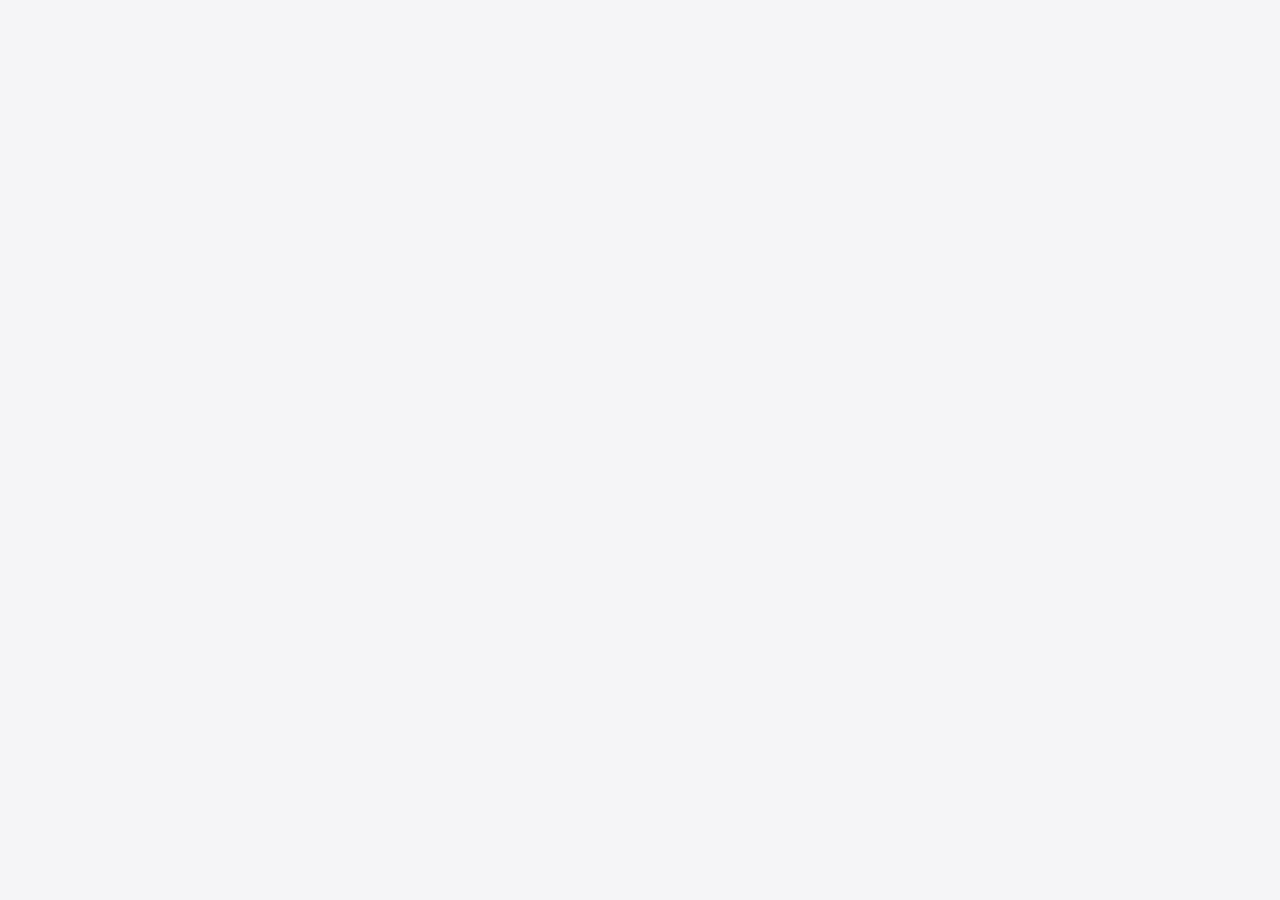
==== commit 8a8b7c7e: "Feat: drivora app" ====
--- a/web/index.html
+++ b/web/index.html
@@ -1,1192 +1,22 @@
 <!DOCTYPE html>
 <html>
 <head>
-<meta charset="UTF-8">
-<style>
-  @import url('https://fonts.googleapis.com/css2?family=Rajdhani:wght@300;400;500;600;700&family=Orbitron:wght@400;700;900&display=swap');
+  <base href="/">
+  <meta charset="UTF-8">
+  <meta content="IE=Edge" http-equiv="X-UA-Compatible">
+  <meta name="description" content="Drivora U-ADAS: Advanced Driver Assistance System">
 
-  * { margin: 0; padding: 0; box-sizing: border-box; }
+  <!-- iOS meta tags & icons -->
+  <meta name="apple-mobile-web-app-capable" content="yes">
+  <meta name="apple-mobile-web-app-status-bar-style" content="default">
+  <meta name="apple-mobile-web-app-title" content="drivora">
 
-  :root {
-    --bg: #f5f5f7;
-    --panel: #ffffff;
-    --text-primary: #1d1d1f;
-    --text-secondary: #6e6e73;
-    --accent: #0a84ff;
-    --accent-green: #30d158;
-    --accent-amber: #ff9f0a;
-    --accent-red: #ff3b30;
-    --border: rgba(0,0,0,0.08);
-    --shadow: 0 2px 20px rgba(0,0,0,0.06), 0 1px 4px rgba(0,0,0,0.04);
-    --shadow-lg: 0 8px 40px rgba(0,0,0,0.1), 0 2px 8px rgba(0,0,0,0.05);
-  }
+  <title>DRIVORA U-ADAS</title>
+  <link rel="manifest" href="manifest.json">
 
-  body {
-    background: var(--bg);
-    font-family: 'Rajdhani', sans-serif;
-    color: var(--text-primary);
-    min-height: 100vh;
-    overflow-x: hidden;
-    user-select: none;
-  }
-
-  /* Top Header Bar */
-  .header {
-    background: var(--panel);
-    border-bottom: 1px solid var(--border);
-    padding: 0 28px;
-    height: 56px;
-    display: flex;
-    align-items: center;
-    justify-content: space-between;
-    position: sticky;
-    top: 0;
-    z-index: 100;
-    backdrop-filter: blur(20px);
-  }
-
-  .header-logo {
-    display: flex;
-    align-items: center;
-    gap: 10px;
-  }
-
-  .logo-mark {
-    width: 32px;
-    height: 32px;
-    background: var(--text-primary);
-    border-radius: 8px;
-    display: flex;
-    align-items: center;
-    justify-content: center;
-  }
-
-  .logo-mark svg { width: 18px; height: 18px; }
-
-  .logo-name {
-    font-family: 'Orbitron', monospace;
-    font-size: 15px;
-    font-weight: 700;
-    letter-spacing: 3px;
-    color: var(--text-primary);
-  }
-
-  .header-center {
-    display: flex;
-    align-items: center;
-    gap: 6px;
-  }
-
-  .shield-badge {
-    background: var(--accent-green);
-    color: white;
-    font-size: 11px;
-    font-weight: 600;
-    letter-spacing: 1.5px;
-    padding: 4px 12px;
-    border-radius: 20px;
-    display: flex;
-    align-items: center;
-    gap: 6px;
-    animation: pulseGreen 2s ease-in-out infinite;
-  }
-
-  @keyframes pulseGreen {
-    0%, 100% { box-shadow: 0 0 0 0 rgba(48, 209, 88, 0.3); }
-    50% { box-shadow: 0 0 0 6px rgba(48, 209, 88, 0); }
-  }
-
-  .shield-dot {
-    width: 6px; height: 6px;
-    background: white;
-    border-radius: 50%;
-    animation: blink 1.5s step-end infinite;
-  }
-
-  @keyframes blink { 0%, 100% { opacity: 1; } 50% { opacity: 0.3; } }
-
-  .header-time {
-    font-family: 'Orbitron', monospace;
-    font-size: 13px;
-    font-weight: 400;
-    color: var(--text-secondary);
-  }
-
-  /* Main Layout */
-  .main {
-    display: grid;
-    grid-template-columns: 300px 1fr 300px;
-    gap: 0;
-    min-height: calc(100vh - 56px);
-  }
-
-  /* Side Panels */
-  .side-panel {
-    background: var(--panel);
-    border-right: 1px solid var(--border);
-    padding: 20px 16px;
-    display: flex;
-    flex-direction: column;
-    gap: 12px;
-  }
-
-  .side-panel.right {
-    border-right: none;
-    border-left: 1px solid var(--border);
-  }
-
-  .panel-title {
-    font-family: 'Orbitron', monospace;
-    font-size: 9px;
-    letter-spacing: 2.5px;
-    color: var(--text-secondary);
-    text-transform: uppercase;
-    margin-bottom: 4px;
-  }
-
-  /* Safety Feature Card */
-  .feature-card {
-    background: var(--bg);
-    border-radius: 16px;
-    padding: 16px;
-    border: 1px solid var(--border);
-    position: relative;
-    overflow: hidden;
-    transition: all 0.3s ease;
-    cursor: pointer;
-  }
-
-  .feature-card:hover {
-    transform: translateY(-1px);
-    box-shadow: var(--shadow-lg);
-  }
-
-  .feature-card.active { border-color: var(--accent-green); }
-  .feature-card.warning { border-color: var(--accent-amber); }
-  .feature-card.alert { border-color: var(--accent-red); animation: alertPulse 0.8s ease-in-out infinite; }
-
-  @keyframes alertPulse {
-    0%, 100% { box-shadow: 0 0 0 0 rgba(255, 59, 48, 0.15); }
-    50% { box-shadow: 0 0 0 8px rgba(255, 59, 48, 0); }
-  }
-
-  .feature-header {
-    display: flex;
-    align-items: center;
-    justify-content: space-between;
-    margin-bottom: 12px;
-  }
-
-  .feature-icon-wrap {
-    width: 36px; height: 36px;
-    border-radius: 10px;
-    display: flex;
-    align-items: center;
-    justify-content: center;
-  }
-
-  .feature-icon-wrap.green { background: rgba(48, 209, 88, 0.12); }
-  .feature-icon-wrap.blue { background: rgba(10, 132, 255, 0.12); }
-  .feature-icon-wrap.amber { background: rgba(255, 159, 10, 0.12); }
-  .feature-icon-wrap.red { background: rgba(255, 59, 48, 0.12); }
-
-  .feature-icon-wrap svg { width: 18px; height: 18px; }
-
-  .status-pill {
-    font-size: 10px;
-    font-weight: 600;
-    letter-spacing: 1px;
-    padding: 3px 10px;
-    border-radius: 20px;
-  }
-
-  .status-pill.ok { background: rgba(48,209,88,0.1); color: var(--accent-green); }
-  .status-pill.warn { background: rgba(255,159,10,0.1); color: var(--accent-amber); }
-  .status-pill.alert { background: rgba(255,59,48,0.1); color: var(--accent-red); }
-
-  .feature-name {
-    font-size: 13px;
-    font-weight: 600;
-    color: var(--text-primary);
-    margin-bottom: 2px;
-    letter-spacing: 0.3px;
-  }
-
-  .feature-abbr {
-    font-family: 'Orbitron', monospace;
-    font-size: 9px;
-    letter-spacing: 2px;
-    color: var(--text-secondary);
-    margin-bottom: 10px;
-  }
-
-  .feature-metric {
-    display: flex;
-    align-items: baseline;
-    gap: 4px;
-    margin-bottom: 8px;
-  }
-
-  .metric-val {
-    font-family: 'Orbitron', monospace;
-    font-size: 26px;
-    font-weight: 700;
-    line-height: 1;
-  }
-
-  .metric-val.green { color: var(--accent-green); }
-  .metric-val.blue { color: var(--accent); }
-  .metric-val.amber { color: var(--accent-amber); }
-  .metric-val.red { color: var(--accent-red); }
-
-  .metric-unit {
-    font-size: 12px;
-    color: var(--text-secondary);
-    font-weight: 500;
-  }
-
-  .metric-sub {
-    font-size: 11px;
-    color: var(--text-secondary);
-  }
-
-  /* Mini bar chart */
-  .mini-bars {
-    display: flex;
-    align-items: flex-end;
-    gap: 3px;
-    height: 28px;
-    margin-top: 8px;
-  }
-
-  .mini-bar {
-    flex: 1;
-    border-radius: 2px;
-    transition: height 0.5s ease;
-  }
-
-  /* Arc gauge */
-  .gauge-wrap {
-    display: flex;
-    justify-content: center;
-    margin: 4px 0;
-  }
-
-  /* Radar Sweep Animation */
-  .radar-sweep-container {
-    position: relative;
-    width: 64px;
-    height: 64px;
-    margin: 0 auto 8px;
-  }
-
-  /* Center Car Display */
-  .center-display {
-    background: var(--bg);
-    display: flex;
-    flex-direction: column;
-    align-items: center;
-    justify-content: flex-start;
-    padding: 20px;
-    position: relative;
-  }
-
-  .car-scene {
-    width: 100%;
-    max-width: 520px;
-    background: var(--panel);
-    border-radius: 24px;
-    border: 1px solid var(--border);
-    padding: 24px;
-    position: relative;
-    box-shadow: var(--shadow-lg);
-    margin-bottom: 16px;
-  }
-
-  .car-scene-title {
-    font-family: 'Orbitron', monospace;
-    font-size: 9px;
-    letter-spacing: 3px;
-    color: var(--text-secondary);
-    text-align: center;
-    margin-bottom: 16px;
-  }
-
-  /* 3D Car SVG */
-  .car-svg-wrap {
-    position: relative;
-    width: 100%;
-    display: flex;
-    justify-content: center;
-  }
-
-  /* Safety zone rings */
-  .zone-ring {
-    position: absolute;
-    border-radius: 50%;
-    border: 1.5px solid;
-    animation: ringPulse 2.5s ease-in-out infinite;
-    pointer-events: none;
-  }
-
-  @keyframes ringPulse {
-    0% { opacity: 0.6; transform: translate(-50%, -50%) scale(1); }
-    100% { opacity: 0; transform: translate(-50%, -50%) scale(1.15); }
-  }
-
-  /* Bottom stats strip */
-  .stats-strip {
-    width: 100%;
-    max-width: 520px;
-    display: grid;
-    grid-template-columns: repeat(4, 1fr);
-    gap: 10px;
-  }
-
-  .stat-tile {
-    background: var(--panel);
-    border-radius: 14px;
-    border: 1px solid var(--border);
-    padding: 14px 12px;
-    text-align: center;
-    transition: all 0.3s ease;
-  }
-
-  .stat-tile:hover { box-shadow: var(--shadow); }
-
-  .stat-tile-val {
-    font-family: 'Orbitron', monospace;
-    font-size: 22px;
-    font-weight: 700;
-    margin-bottom: 2px;
-  }
-
-  .stat-tile-label {
-    font-size: 10px;
-    letter-spacing: 1.5px;
-    color: var(--text-secondary);
-    text-transform: uppercase;
-  }
-
-  /* Alert Banner */
-  .alert-banner {
-    background: rgba(255, 59, 48, 0.06);
-    border: 1px solid rgba(255, 59, 48, 0.2);
-    border-radius: 12px;
-    padding: 10px 16px;
-    display: flex;
-    align-items: center;
-    gap: 10px;
-    font-size: 12px;
-    color: var(--accent-red);
-    font-weight: 600;
-    letter-spacing: 0.5px;
-    margin-bottom: 12px;
-    width: 100%;
-    max-width: 520px;
-    opacity: 0;
-    transition: opacity 0.3s ease;
-  }
-
-  .alert-banner.visible { opacity: 1; }
-
-  .alert-icon { font-size: 16px; animation: shake 0.5s ease-in-out infinite; }
-
-  @keyframes shake {
-    0%, 100% { transform: rotate(0deg); }
-    25% { transform: rotate(-5deg); }
-    75% { transform: rotate(5deg); }
-  }
-
-  /* Radar dots on car scene */
-  .radar-dot {
-    position: absolute;
-    width: 8px; height: 8px;
-    border-radius: 50%;
-    background: var(--accent-green);
-    box-shadow: 0 0 6px var(--accent-green);
-    animation: dotPulse 1.5s ease-in-out infinite;
-  }
-
-  @keyframes dotPulse {
-    0%, 100% { transform: scale(1); opacity: 1; }
-    50% { transform: scale(1.4); opacity: 0.7; }
-  }
-
-  /* COG indicator */
-  .cog-meter {
-    display: flex;
-    flex-direction: column;
-    align-items: center;
-  }
-
-  .cog-bar-track {
-    width: 100%;
-    height: 6px;
-    background: rgba(0,0,0,0.06);
-    border-radius: 3px;
-    position: relative;
-    margin: 8px 0;
-    overflow: visible;
-  }
-
-  .cog-bar-fill {
-    height: 100%;
-    border-radius: 3px;
-    background: linear-gradient(90deg, var(--accent-green) 0%, var(--accent-amber) 70%, var(--accent-red) 100%);
-    transition: width 1s ease;
-    position: relative;
-  }
-
-  .cog-bar-thumb {
-    position: absolute;
-    right: -5px;
-    top: -5px;
-    width: 16px; height: 16px;
-    background: var(--panel);
-    border-radius: 50%;
-    border: 2px solid var(--accent-amber);
-    box-shadow: 0 2px 6px rgba(0,0,0,0.15);
-  }
-
-  /* Scan line animation on car */
-  @keyframes scanDown {
-    0% { top: 5%; opacity: 0.8; }
-    100% { top: 95%; opacity: 0; }
-  }
-
-  .scan-line {
-    position: absolute;
-    left: 5%;
-    width: 90%;
-    height: 1px;
-    background: linear-gradient(90deg, transparent, var(--accent), transparent);
-    animation: scanDown 3s linear infinite;
-    pointer-events: none;
-  }
-
-  /* Divider */
-  .divider {
-    height: 1px;
-    background: var(--border);
-    margin: 4px 0;
-  }
-
-  /* Unit info chips */
-  .unit-chips {
-    display: flex;
-    flex-wrap: wrap;
-    gap: 6px;
-    margin-top: 8px;
-  }
-
-  .chip {
-    font-size: 9px;
-    font-weight: 600;
-    letter-spacing: 0.8px;
-    padding: 3px 8px;
-    border-radius: 6px;
-    background: rgba(0,0,0,0.04);
-    color: var(--text-secondary);
-    border: 1px solid var(--border);
-  }
-
-  /* Signal bars */
-  .signal-bars {
-    display: flex;
-    align-items: flex-end;
-    gap: 2px;
-    height: 14px;
-  }
-
-  .sig-bar {
-    width: 4px;
-    background: var(--accent-green);
-    border-radius: 1px;
-    transition: all 0.5s ease;
-  }
-
-  .sig-bar.off { background: var(--border); }
-
-  /* Radar canvas ring */
-  .radar-canvas-wrap {
-    display: flex;
-    justify-content: center;
-    margin: 4px 0;
-  }
-
-</style>
+  <script src="https://maps.googleapis.com/maps/api/js?key=YOUR_API_KEY"></script>
 </head>
-<body>
-
-<!-- HEADER -->
-<div class="header">
-  <div class="header-logo">
-    <div class="logo-mark">
-      <svg viewBox="0 0 20 20" fill="none">
-        <path d="M10 2L4 5v6c0 3.3 2.5 6.4 6 7.4C16.5 17.4 19 14.3 19 11V5L10 2z" fill="white" opacity="0.9"/>
-        <path d="M7 10l2 2 4-4" stroke="#1d1d1f" stroke-width="1.5" stroke-linecap="round" stroke-linejoin="round"/>
-      </svg>
-    </div>
-    <span class="logo-name">DRIVORA</span>
-  </div>
-  <div class="header-center">
-    <div class="shield-badge">
-      <div class="shield-dot"></div>
-      SAFETY SHIELD ACTIVE
-    </div>
-  </div>
-  <div class="header-time" id="clock">--:--:--</div>
-</div>
-
-<!-- MAIN GRID -->
-<div class="main">
-
-  <!-- LEFT PANEL: FCW + LDW -->
-  <div class="side-panel">
-    <div class="panel-title">Forward Systems</div>
-
-    <!-- FCW Card -->
-    <div class="feature-card" id="fcw-card" onclick="triggerAlert('fcw')">
-      <div class="feature-header">
-        <div class="feature-icon-wrap green">
-          <svg viewBox="0 0 24 24" fill="none">
-            <path d="M12 2L3 7v10l9 5 9-5V7L12 2z" stroke="#30d158" stroke-width="1.5" stroke-linejoin="round"/>
-            <path d="M12 8v5M12 16h.01" stroke="#30d158" stroke-width="1.5" stroke-linecap="round"/>
-          </svg>
-        </div>
-        <span class="status-pill ok" id="fcw-status">CLEAR</span>
-      </div>
-      <div class="feature-name">Forward Collision Warning</div>
-      <div class="feature-abbr">FCW · UNIT A · DUAL 24GHz DOPPLER</div>
-      <div class="feature-metric">
-        <span class="metric-val green" id="fcw-val">8.4</span>
-        <span class="metric-unit">s TTC</span>
-      </div>
-      <div class="metric-sub" id="fcw-sub">Time-to-collision nominal</div>
-      <div class="mini-bars" id="fcw-bars"></div>
-      <div class="divider" style="margin-top:10px"></div>
-      <div class="unit-chips">
-        <span class="chip">ESP32-C3</span>
-        <span class="chip">CDM324×2</span>
-        <span class="chip">LM358 AMP</span>
-      </div>
-    </div>
-
-    <!-- LDW Card -->
-    <div class="feature-card" id="ldw-card" onclick="triggerAlert('ldw')">
-      <div class="feature-header">
-        <div class="feature-icon-wrap blue">
-          <svg viewBox="0 0 24 24" fill="none">
-            <path d="M3 17L12 3l9 14H3z" stroke="#0a84ff" stroke-width="1.5" stroke-linejoin="round"/>
-            <path d="M12 8v5M12 16h.01" stroke="#0a84ff" stroke-width="1.5" stroke-linecap="round"/>
-          </svg>
-        </div>
-        <span class="status-pill ok" id="ldw-status">CENTERED</span>
-      </div>
-      <div class="feature-name">Lane Departure Warning</div>
-      <div class="feature-abbr">LDW · UNIT D · AI-VISION OV2640</div>
-
-      <!-- Lane preview strip -->
-      <div style="position:relative;height:48px;background:rgba(10,132,255,0.04);border-radius:10px;margin:8px 0;overflow:hidden;border:1px solid rgba(10,132,255,0.1)">
-        <div style="position:absolute;left:50%;top:0;bottom:0;width:2px;background:rgba(10,132,255,0.15);transform:translateX(-50%)"></div>
-        <!-- Road markings -->
-        <div style="position:absolute;left:28%;top:50%;width:1.5px;height:60%;background:#0a84ff;opacity:0.6;transform:translateY(-50%)"></div>
-        <div style="position:absolute;right:28%;top:50%;width:1.5px;height:60%;background:#0a84ff;opacity:0.6;transform:translateY(-50%)"></div>
-        <!-- Vehicle position indicator -->
-        <div id="lane-car" style="position:absolute;left:50%;top:50%;transform:translate(-50%,-50%);width:18px;height:28px;border-radius:4px;background:#0a84ff;opacity:0.8;transition:left 0.5s ease">
-          <div style="width:100%;height:3px;background:white;opacity:0.4;border-radius:1px;margin-top:4px"></div>
-          <div style="width:100%;height:3px;background:white;opacity:0.4;border-radius:1px;margin-top:3px"></div>
-        </div>
-      </div>
-
-      <div class="feature-metric">
-        <span class="metric-val blue" id="ldw-val">0.0</span>
-        <span class="metric-unit">m offset</span>
-      </div>
-      <div class="metric-sub">Lane position nominal</div>
-      <div class="divider" style="margin-top:8px"></div>
-      <div class="unit-chips">
-        <span class="chip">ESP32-S3</span>
-        <span class="chip">8MB PSRAM</span>
-        <span class="chip">OV2640 CAM</span>
-      </div>
-    </div>
-
-    <!-- Signal quality -->
-    <div style="background:var(--bg);border-radius:12px;padding:12px 14px;border:1px solid var(--border)">
-      <div style="display:flex;justify-content:space-between;align-items:center;margin-bottom:8px">
-        <span style="font-size:10px;letter-spacing:1.5px;color:var(--text-secondary)">CAN-BUS BACKBONE</span>
-        <div class="signal-bars" id="signal-bars"></div>
-      </div>
-      <div style="font-family:'Orbitron',monospace;font-size:11px;color:var(--accent-green)">4-CORE SHIELDED · ACTIVE</div>
-      <div style="font-size:10px;color:var(--text-secondary);margin-top:2px">PWR · GND · CAN_H · CAN_L</div>
-    </div>
-  </div>
-
-  <!-- CENTER: Car Visualization -->
-  <div class="center-display">
-
-    <!-- Alert Banner -->
-    <div class="alert-banner" id="alert-banner">
-      <span class="alert-icon">⚠</span>
-      <span id="alert-text">WARNING: Collision detected</span>
-    </div>
-
-    <!-- Car Scene -->
-    <div class="car-scene">
-      <div class="car-scene-title">REAL-TIME SENSOR FUSION · 360° SAFETY ENVELOPE</div>
-
-      <div class="car-svg-wrap">
-        <svg viewBox="0 0 480 340" width="100%" style="max-height:340px">
-          <defs>
-            <radialGradient id="carBody" cx="50%" cy="40%" r="60%">
-              <stop offset="0%" stop-color="#ffffff"/>
-              <stop offset="60%" stop-color="#e8e8ed"/>
-              <stop offset="100%" stop-color="#d0d0d8"/>
-            </radialGradient>
-            <radialGradient id="roofGrad" cx="50%" cy="30%" r="60%">
-              <stop offset="0%" stop-color="#f0f0f5"/>
-              <stop offset="100%" stop-color="#c8c8d0"/>
-            </radialGradient>
-            <radialGradient id="groundGrad" cx="50%" cy="50%" r="50%">
-              <stop offset="0%" stop-color="rgba(10,132,255,0.08)"/>
-              <stop offset="100%" stop-color="rgba(10,132,255,0)"/>
-            </radialGradient>
-
-            <!-- FCW cone gradient -->
-            <linearGradient id="fcwGrad" x1="0" y1="0" x2="0" y2="1">
-              <stop offset="0%" stop-color="#30d158" stop-opacity="0.18"/>
-              <stop offset="100%" stop-color="#30d158" stop-opacity="0.02"/>
-            </linearGradient>
-
-            <!-- Side sensor gradient -->
-            <radialGradient id="sideGrad" cx="50%" cy="50%" r="50%">
-              <stop offset="0%" stop-color="#0a84ff" stop-opacity="0.2"/>
-              <stop offset="100%" stop-color="#0a84ff" stop-opacity="0"/>
-            </radialGradient>
-
-            <!-- Rear gradient -->
-            <linearGradient id="rearGrad" x1="0" y1="0" x2="0" y2="1">
-              <stop offset="0%" stop-color="#ff9f0a" stop-opacity="0.18"/>
-              <stop offset="100%" stop-color="#ff9f0a" stop-opacity="0.02"/>
-            </linearGradient>
-
-            <filter id="glow">
-              <feGaussianBlur stdDeviation="3" result="blur"/>
-              <feMerge><feMergeNode in="blur"/><feMergeNode in="SourceGraphic"/></feMerge>
-            </filter>
-          </defs>
-
-          <!-- Ground shadow / reflection -->
-          <ellipse cx="240" cy="300" rx="140" ry="22" fill="url(#groundGrad)"/>
-          <ellipse cx="240" cy="300" rx="100" ry="12" fill="rgba(0,0,0,0.04)"/>
-
-          <!-- FCW radar cone (forward) -->
-          <path id="fcw-cone" d="M240 130 L160 30 L240 20 L320 30 Z" fill="url(#fcwGrad)" opacity="1">
-            <animate attributeName="opacity" values="0.6;1;0.6" dur="2s" repeatCount="indefinite"/>
-          </path>
-
-          <!-- FCW radar arc lines -->
-          <path d="M195 95 Q240 50 285 95" fill="none" stroke="#30d158" stroke-width="0.8" opacity="0.4" stroke-dasharray="3,3"/>
-          <path d="M175 70 Q240 20 305 70" fill="none" stroke="#30d158" stroke-width="0.8" opacity="0.25" stroke-dasharray="3,3"/>
-          <path d="M215 110 Q240 80 265 110" fill="none" stroke="#30d158" stroke-width="1" opacity="0.5"/>
-
-          <!-- Side safety zones -->
-          <ellipse id="side-left" cx="185" cy="200" rx="45" ry="30" fill="url(#sideGrad)" opacity="0.8">
-            <animate attributeName="rx" values="40;48;40" dur="2.5s" repeatCount="indefinite"/>
-          </ellipse>
-          <ellipse id="side-right" cx="295" cy="200" rx="45" ry="30" fill="url(#sideGrad)" opacity="0.8">
-            <animate attributeName="rx" values="40;48;40" dur="2.5s" begin="0.5s" repeatCount="indefinite"/>
-          </ellipse>
-
-          <!-- Rear safety zone -->
-          <path d="M200 285 Q240 330 280 285 L290 310 Q240 360 190 310 Z" fill="url(#rearGrad)" opacity="0.9">
-            <animate attributeName="opacity" values="0.5;0.9;0.5" dur="3s" repeatCount="indefinite"/>
-          </path>
-          <path d="M210 285 Q240 315 270 285" fill="none" stroke="#ff9f0a" stroke-width="0.8" opacity="0.5" stroke-dasharray="4,4"/>
-          <path d="M205 295 Q240 330 275 295" fill="none" stroke="#ff9f0a" stroke-width="0.8" opacity="0.3" stroke-dasharray="4,4"/>
-
-          <!-- === 3D TRUCK BODY === -->
-          <!-- Wheels shadows -->
-          <ellipse cx="198" cy="288" rx="22" ry="5" fill="rgba(0,0,0,0.1)"/>
-          <ellipse cx="282" cy="288" rx="22" ry="5" fill="rgba(0,0,0,0.1)"/>
-          <ellipse cx="198" cy="185" rx="22" ry="5" fill="rgba(0,0,0,0.1)"/>
-          <ellipse cx="282" cy="185" rx="22" ry="5" fill="rgba(0,0,0,0.1)"/>
-
-          <!-- Rear wheels (right side perspective) -->
-          <rect x="270" y="262" width="32" height="36" rx="16" fill="#2c2c2e"/>
-          <rect x="274" y="266" width="24" height="28" rx="12" fill="#48484a"/>
-          <circle cx="286" cy="280" r="8" fill="#636366"/>
-          <circle cx="286" cy="280" r="3" fill="#1c1c1e"/>
-
-          <rect x="176" y="262" width="32" height="36" rx="16" fill="#2c2c2e"/>
-          <rect x="180" y="266" width="24" height="28" rx="12" fill="#48484a"/>
-          <circle cx="192" cy="280" r="8" fill="#636366"/>
-          <circle cx="192" cy="280" r="3" fill="#1c1c1e"/>
-
-          <!-- Front wheels -->
-          <rect x="270" y="158" width="32" height="36" rx="16" fill="#2c2c2e"/>
-          <rect x="274" y="162" width="24" height="28" rx="12" fill="#48484a"/>
-          <circle cx="286" cy="176" r="8" fill="#636366"/>
-          <circle cx="286" cy="176" r="3" fill="#1c1c1e"/>
-
-          <rect x="176" y="158" width="32" height="36" rx="16" fill="#2c2c2e"/>
-          <rect x="180" y="162" width="24" height="28" rx="12" fill="#48484a"/>
-          <circle cx="192" cy="176" r="8" fill="#636366"/>
-          <circle cx="192" cy="176" r="3" fill="#1c1c1e"/>
-
-          <!-- === TRUCK BODY (top-down perspective) === -->
-          <!-- Main body -->
-          <rect x="193" y="140" width="94" height="158" rx="10" fill="url(#carBody)"/>
-
-          <!-- Truck cab (front) -->
-          <rect x="197" y="140" width="86" height="55" rx="8" fill="url(#roofGrad)"/>
-
-          <!-- Windshield -->
-          <rect x="205" y="148" width="70" height="30" rx="5" fill="rgba(120,180,255,0.25)" stroke="rgba(100,160,240,0.3)" stroke-width="0.5"/>
-
-          <!-- Cab interior detail -->
-          <rect x="225" y="155" width="30" height="8" rx="2" fill="rgba(0,0,0,0.08)"/>
-
-          <!-- Side windows -->
-          <rect x="197" y="152" width="6" height="16" rx="2" fill="rgba(120,180,255,0.2)"/>
-          <rect x="277" y="152" width="6" height="16" rx="2" fill="rgba(120,180,255,0.2)"/>
-
-          <!-- Truck cargo area -->
-          <rect x="196" y="198" width="88" height="95" rx="6" fill="rgba(210,210,220,0.6)" stroke="rgba(180,180,190,0.5)" stroke-width="0.5"/>
-
-          <!-- Cargo lines -->
-          <line x1="196" y1="225" x2="284" y2="225" stroke="rgba(150,150,160,0.3)" stroke-width="0.5"/>
-          <line x1="196" y1="252" x2="284" y2="252" stroke="rgba(150,150,160,0.3)" stroke-width="0.5"/>
-          <line x1="196" y1="278" x2="284" y2="278" stroke="rgba(150,150,160,0.3)" stroke-width="0.5"/>
-          <line x1="240" y1="198" x2="240" y2="293" stroke="rgba(150,150,160,0.3)" stroke-width="0.5"/>
-
-          <!-- Body highlight -->
-          <rect x="200" y="143" width="80" height="2" rx="1" fill="rgba(255,255,255,0.7)"/>
-          <rect x="200" y="143" width="2" height="148" rx="1" fill="rgba(255,255,255,0.4)"/>
-
-          <!-- Body shadow right -->
-          <rect x="278" y="145" width="4" height="144" rx="2" fill="rgba(0,0,0,0.07)"/>
-
-          <!-- Front bumper -->
-          <rect x="201" y="137" width="78" height="8" rx="4" fill="#d0d0d8"/>
-
-          <!-- Headlights -->
-          <rect x="203" y="138" width="16" height="6" rx="3" fill="rgba(255,220,120,0.7)" filter="url(#glow)"/>
-          <rect x="261" y="138" width="16" height="6" rx="3" fill="rgba(255,220,120,0.7)" filter="url(#glow)"/>
-
-          <!-- Rear lights -->
-          <rect x="202" y="289" width="14" height="5" rx="2" fill="rgba(255,59,48,0.6)"/>
-          <rect x="264" y="289" width="14" height="5" rx="2" fill="rgba(255,59,48,0.6)"/>
-
-          <!-- IMU/COG sensor dot (center chassis) -->
-          <circle cx="240" cy="232" r="4" fill="#ff9f0a" opacity="0.8" filter="url(#glow)"/>
-          <circle cx="240" cy="232" r="2" fill="#ff9f0a"/>
-
-          <!-- Camera/radar unit labels -->
-          <rect x="232" y="135" width="16" height="6" rx="2" fill="#30d158" opacity="0.8"/>
-          <text x="240" y="140" text-anchor="middle" fill="white" font-size="4" font-family="monospace" font-weight="bold">FCW</text>
-
-          <!-- Scan line overlay -->
-          <rect class="scan-line" x="193" y="140" width="94" height="158" rx="10" fill="none" opacity="0"/>
-
-          <!-- Sensor dots on sides -->
-          <circle cx="193" cy="190" r="3" fill="#0a84ff" opacity="0.9" filter="url(#glow)">
-            <animate attributeName="r" values="2;4;2" dur="2s" repeatCount="indefinite"/>
-          </circle>
-          <circle cx="287" cy="190" r="3" fill="#0a84ff" opacity="0.9" filter="url(#glow)">
-            <animate attributeName="r" values="2;4;2" dur="2s" begin="0.5s" repeatCount="indefinite"/>
-          </circle>
-          <circle cx="240" cy="295" r="3" fill="#ff9f0a" opacity="0.9" filter="url(#glow)">
-            <animate attributeName="r" values="2;4;2" dur="2.5s" repeatCount="indefinite"/>
-          </circle>
-
-          <!-- Unit labels floating -->
-          <text x="155" y="193" text-anchor="middle" fill="#0a84ff" font-size="7" font-family="'Rajdhani',sans-serif" font-weight="700" opacity="0.8">UNIT B</text>
-          <text x="325" y="193" text-anchor="middle" fill="#0a84ff" font-size="7" font-family="'Rajdhani',sans-serif" font-weight="700" opacity="0.8">UNIT B</text>
-          <text x="240" y="328" text-anchor="middle" fill="#ff9f0a" font-size="7" font-family="'Rajdhani',sans-serif" font-weight="700" opacity="0.8">UNIT B · REAR</text>
-          <text x="240" y="108" text-anchor="middle" fill="#30d158" font-size="7" font-family="'Rajdhani',sans-serif" font-weight="700" opacity="0.8">UNIT A · FCW ZONE</text>
-
-          <!-- COG label -->
-          <text x="258" y="234" fill="#ff9f0a" font-size="7" font-family="'Rajdhani',sans-serif" font-weight="700" opacity="0.8">UNIT C</text>
-
-        </svg>
-      </div>
-
-      <!-- Scan line CSS overlay -->
-      <div class="scan-line" style="border-radius:24px"></div>
-    </div>
-
-    <!-- Bottom Stats Strip -->
-    <div class="stats-strip">
-      <div class="stat-tile">
-        <div class="stat-tile-val" style="color:var(--accent-green)" id="stat-ttc">8.4<span style="font-size:12px">s</span></div>
-        <div class="stat-tile-label">TTC</div>
-      </div>
-      <div class="stat-tile">
-        <div class="stat-tile-val" style="color:var(--accent)" id="stat-lane">0.0<span style="font-size:12px">m</span></div>
-        <div class="stat-tile-label">Lane Offset</div>
-      </div>
-      <div class="stat-tile">
-        <div class="stat-tile-val" style="color:var(--accent-amber)" id="stat-lat">0.08<span style="font-size:12px">g</span></div>
-        <div class="stat-tile-label">Lateral G</div>
-      </div>
-      <div class="stat-tile">
-        <div class="stat-tile-val" style="color:var(--accent-green)" id="stat-score">98<span style="font-size:12px">%</span></div>
-        <div class="stat-tile-label">Safety Score</div>
-      </div>
-    </div>
-
-  </div>
-
-  <!-- RIGHT PANEL: Side+Rear + COG -->
-  <div class="side-panel right">
-    <div class="panel-title">Rear & Dynamics</div>
-
-    <!-- Side & Rear Safety Card -->
-    <div class="feature-card" id="side-card" onclick="triggerAlert('side')">
-      <div class="feature-header">
-        <div class="feature-icon-wrap amber">
-          <svg viewBox="0 0 24 24" fill="none">
-            <path d="M21 12H3M3 12l4-4M3 12l4 4" stroke="#ff9f0a" stroke-width="1.5" stroke-linecap="round" stroke-linejoin="round"/>
-            <circle cx="19" cy="8" r="2.5" stroke="#ff9f0a" stroke-width="1.5"/>
-            <circle cx="19" cy="16" r="2.5" stroke="#ff9f0a" stroke-width="1.5"/>
-          </svg>
-        </div>
-        <span class="status-pill ok" id="side-status">ALL CLEAR</span>
-      </div>
-      <div class="feature-name">Side & Rear Safety</div>
-      <div class="feature-abbr">BSM · RCTA · UNIT B · 3×ULTRASONIC</div>
-
-      <!-- Sensor array visualization -->
-      <div style="display:grid;grid-template-columns:1fr 1fr 1fr;gap:6px;margin:10px 0">
-        <div style="text-align:center">
-          <canvas id="sensor-l" width="70" height="50"></canvas>
-          <div style="font-size:9px;color:var(--text-secondary);letter-spacing:0.5px">LEFT</div>
-        </div>
-        <div style="text-align:center">
-          <canvas id="sensor-r" width="70" height="50"></canvas>
-          <div style="font-size:9px;color:var(--text-secondary);letter-spacing:0.5px">RIGHT</div>
-        </div>
-        <div style="text-align:center">
-          <canvas id="sensor-b" width="70" height="50"></canvas>
-          <div style="font-size:9px;color:var(--text-secondary);letter-spacing:0.5px">REAR</div>
-        </div>
-      </div>
-
-      <div class="feature-metric">
-        <span class="metric-val amber" id="side-val">3.8</span>
-        <span class="metric-unit">m nearest</span>
-      </div>
-      <div class="metric-sub">No objects in blind zone</div>
-      <div class="divider" style="margin-top:8px"></div>
-      <div class="unit-chips">
-        <span class="chip">ESP32-C3</span>
-        <span class="chip">JSN-SR04T×3</span>
-      </div>
-    </div>
-
-    <!-- COG & Rollover Card -->
-    <div class="feature-card" id="cog-card" onclick="triggerAlert('cog')">
-      <div class="feature-header">
-        <div class="feature-icon-wrap red">
-          <svg viewBox="0 0 24 24" fill="none">
-            <circle cx="12" cy="12" r="9" stroke="#ff3b30" stroke-width="1.5"/>
-            <path d="M12 8v4l3 3" stroke="#ff3b30" stroke-width="1.5" stroke-linecap="round"/>
-            <path d="M5 12H3M21 12h-2M12 3V5M12 19v2" stroke="#ff3b30" stroke-width="1" stroke-linecap="round"/>
-          </svg>
-        </div>
-        <span class="status-pill ok" id="cog-status">STABLE</span>
-      </div>
-      <div class="feature-name">Dynamics & Rollover Monitor</div>
-      <div class="feature-abbr">COG · UNIT C · BNO055 9-AXIS IMU</div>
-
-      <!-- COG visualization -->
-      <div class="gauge-wrap" style="margin:10px 0">
-        <svg viewBox="0 0 200 110" width="200" height="110">
-          <defs>
-            <linearGradient id="gaugeGrad" x1="0" y1="0" x2="1" y2="0">
-              <stop offset="0%" stop-color="#30d158"/>
-              <stop offset="50%" stop-color="#ff9f0a"/>
-              <stop offset="100%" stop-color="#ff3b30"/>
-            </linearGradient>
-          </defs>
-
-          <!-- Arc track -->
-          <path d="M20 95 A 80 80 0 0 1 180 95" fill="none" stroke="rgba(0,0,0,0.06)" stroke-width="12" stroke-linecap="round"/>
-          <path d="M20 95 A 80 80 0 0 1 180 95" fill="none" stroke="url(#gaugeGrad)" stroke-width="12" stroke-linecap="round" opacity="0.7"/>
-
-          <!-- Tick marks -->
-          <g id="gauge-ticks">
-            <line x1="20" y1="95" x2="33" y2="95" stroke="rgba(0,0,0,0.15)" stroke-width="1" transform="rotate(-10 100 95)"/>
-            <line x1="20" y1="95" x2="33" y2="95" stroke="rgba(0,0,0,0.15)" stroke-width="1" transform="rotate(-30 100 95)"/>
-            <line x1="20" y1="95" x2="33" y2="95" stroke="rgba(0,0,0,0.15)" stroke-width="1" transform="rotate(-50 100 95)"/>
-            <line x1="20" y1="95" x2="33" y2="95" stroke="rgba(0,0,0,0.15)" stroke-width="1" transform="rotate(-70 100 95)"/>
-            <line x1="20" y1="95" x2="33" y2="95" stroke="rgba(0,0,0,0.15)" stroke-width="1" transform="rotate(-90 100 95)"/>
-            <line x1="20" y1="95" x2="33" y2="95" stroke="rgba(0,0,0,0.15)" stroke-width="1" transform="rotate(-110 100 95)"/>
-            <line x1="20" y1="95" x2="33" y2="95" stroke="rgba(0,0,0,0.15)" stroke-width="1" transform="rotate(-130 100 95)"/>
-            <line x1="20" y1="95" x2="33" y2="95" stroke="rgba(0,0,0,0.15)" stroke-width="1" transform="rotate(-150 100 95)"/>
-            <line x1="20" y1="95" x2="33" y2="95" stroke="rgba(0,0,0,0.15)" stroke-width="1" transform="rotate(-170 100 95)"/>
-          </g>
-
-          <!-- Needle -->
-          <g id="needle-grp" transform="rotate(-85 100 95)">
-            <line x1="100" y1="95" x2="100" y2="22" stroke="var(--text-primary)" stroke-width="2" stroke-linecap="round" opacity="0.8"/>
-            <circle cx="100" cy="95" r="6" fill="var(--text-primary)" opacity="0.9"/>
-            <circle cx="100" cy="95" r="3" fill="white"/>
-          </g>
-
-          <!-- Labels -->
-          <text x="15" y="108" fill="var(--text-secondary)" font-size="8" font-family="'Orbitron',monospace">-30°</text>
-          <text x="180" y="108" text-anchor="end" fill="var(--text-secondary)" font-size="8" font-family="'Orbitron',monospace">+30°</text>
-          <text x="100" y="108" text-anchor="middle" fill="var(--text-secondary)" font-size="8" font-family="'Orbitron',monospace">0°</text>
-
-          <!-- Center value -->
-          <text x="100" y="75" text-anchor="middle" fill="var(--text-primary)" font-size="16" font-family="'Orbitron',monospace" font-weight="700" id="needle-val">1.2°</text>
-        </svg>
-      </div>
-
-      <div style="display:grid;grid-template-columns:1fr 1fr;gap:8px;margin-bottom:8px">
-        <div style="text-align:center;background:rgba(0,0,0,0.03);border-radius:8px;padding:8px">
-          <div style="font-family:'Orbitron',monospace;font-size:14px;font-weight:700;color:var(--accent-green)" id="cog-lat">0.08g</div>
-          <div style="font-size:9px;color:var(--text-secondary);letter-spacing:0.5px">LATERAL G</div>
-        </div>
-        <div style="text-align:center;background:rgba(0,0,0,0.03);border-radius:8px;padding:8px">
-          <div style="font-family:'Orbitron',monospace;font-size:14px;font-weight:700;color:var(--accent-green)" id="cog-tilt">1.2°</div>
-          <div style="font-size:9px;color:var(--text-secondary);letter-spacing:0.5px">TILT ANGLE</div>
-        </div>
-      </div>
-
-      <!-- COG position bar -->
-      <div style="margin-bottom:4px">
-        <div style="display:flex;justify-content:space-between;font-size:9px;color:var(--text-secondary);margin-bottom:4px">
-          <span>CENTER OF GRAVITY SHIFT</span>
-          <span id="cog-pct">12%</span>
-        </div>
-        <div class="cog-bar-track">
-          <div class="cog-bar-fill" id="cog-bar" style="width:12%">
-            <div class="cog-bar-thumb"></div>
-          </div>
-        </div>
-        <div style="display:flex;justify-content:space-between;font-size:8px;color:var(--text-secondary);margin-top:3px">
-          <span>SAFE</span><span>CAUTION</span><span>CRITICAL</span>
-        </div>
-      </div>
-
-      <div class="divider" style="margin-top:8px"></div>
-      <div class="unit-chips">
-        <span class="chip">ESP32-C3</span>
-        <span class="chip">BNO055</span>
-        <span class="chip">9-AXIS IMU</span>
-      </div>
-    </div>
-
-    <!-- Safety Score -->
-    <div style="background:var(--bg);border-radius:12px;padding:12px 14px;border:1px solid var(--border)">
-      <div style="display:flex;justify-content:space-between;align-items:center">
-        <div>
-          <div style="font-size:10px;letter-spacing:1.5px;color:var(--text-secondary)">SAFETY SCORE</div>
-          <div style="font-family:'Orbitron',monospace;font-size:22px;font-weight:700;color:var(--accent-green)" id="score-big">98</div>
-        </div>
-        <svg viewBox="0 0 60 60" width="50" height="50">
-          <circle cx="30" cy="30" r="24" fill="none" stroke="rgba(0,0,0,0.06)" stroke-width="5"/>
-          <circle cx="30" cy="30" r="24" fill="none" stroke="#30d158" stroke-width="5" stroke-dasharray="150.8" stroke-dashoffset="3" stroke-linecap="round" transform="rotate(-90 30 30)" id="score-ring">
-            <animate attributeName="stroke-dashoffset" values="150;3;3" dur="1.5s" fill="freeze"/>
-          </circle>
-          <text x="30" y="35" text-anchor="middle" fill="#30d158" font-size="11" font-family="'Orbitron',monospace" font-weight="700">98%</text>
-        </svg>
-      </div>
-      <div style="font-size:10px;color:var(--accent-green);margin-top:4px;letter-spacing:0.5px">All systems nominal · Shield active</div>
-    </div>
-  </div>
-
-</div>
-
-<script>
-  // Clock
-  function updateClock() {
-    const now = new Date();
-    document.getElementById('clock').textContent = now.toLocaleTimeString('en-US', {hour12:false});
-  }
-  setInterval(updateClock, 1000);
-  updateClock();
-
-  // Signal bars
-  function buildSignalBars() {
-    const c = document.getElementById('signal-bars');
-    for (let i=0; i<5; i++) {
-      const b = document.createElement('div');
-      b.className = 'sig-bar';
-      b.style.height = (5 + i*3) + 'px';
-      c.appendChild(b);
-    }
-  }
-  buildSignalBars();
-
-  // FCW mini bars
-  function buildFcwBars() {
-    const c = document.getElementById('fcw-bars');
-    const vals = [0.6, 0.4, 0.7, 0.5, 0.8, 0.6, 0.9, 0.7, 0.5, 0.8, 0.7, 0.9, 1.0, 0.8, 0.6, 0.7];
-    vals.forEach((v, i) => {
-      const b = document.createElement('div');
-      b.className = 'mini-bar';
-      b.style.height = Math.max(4, v*24) + 'px';
-      b.style.background = v > 0.8 ? 'var(--accent-green)' : 'rgba(48,209,88,0.35)';
-      c.appendChild(b);
-    });
-  }
-  buildFcwBars();
-
-  // Sensor canvases
-  function drawSensor(id, dist, color) {
-    const c = document.getElementById(id);
-    if (!c) return;
-    const ctx = c.getContext('2d');
-    ctx.clearRect(0,0,70,50);
-    const cx = 35, cy = 50;
-    const maxDist = 8;
-    const arcs = 4;
-    for (let i=1; i<=arcs; i++) {
-      const r = (i/arcs) * 42;
-      const alpha = dist < (i/arcs)*maxDist ? 0.7 : 0.1;
-      ctx.beginPath();
-      ctx.arc(cx, cy, r, Math.PI, 0);
-      ctx.strokeStyle = color.replace(')', `,${alpha})`).replace('rgb','rgba');
-      ctx.lineWidth = i === Math.round((dist/maxDist)*arcs) ? 2 : 1;
-      ctx.stroke();
-    }
-    // Distance text
-    ctx.fillStyle = color;
-    ctx.font = 'bold 10px Orbitron, monospace';
-    ctx.textAlign = 'center';
-    ctx.fillText(dist.toFixed(1)+'m', cx, 15);
-  }
-
-  // State
-  let state = {
-    fcwTTC: 8.4, ldwOffset: 0.0, sideNearest: 3.8,
-    cogTilt: 1.2, cogLat: 0.08, cogPct: 12,
-    score: 98, alertActive: false
-  };
-
-  let alertTimeout = null;
-
-  function triggerAlert(type) {
-    if (alertTimeout) clearTimeout(alertTimeout);
-    const banner = document.getElementById('alert-banner');
-    const messages = {
-      fcw: { text:'⚠ FCW: Collision risk detected · TTC < 2.0s', card:'fcw-card', status:'fcw-status', statusText:'ALERT', statusClass:'alert' },
-      ldw: { text:'⚠ LDW: Lane departure detected · Correcting', card:'ldw-card', status:'ldw-status', statusText:'WARN', statusClass:'warn' },
-      side: { text:'⚠ BSM: Object in blind spot · Left zone', card:'side-card', status:'side-status', statusText:'OBJECT', statusClass:'warn' },
-      cog: { text:'⚠ COG: High lateral G-force · Slow down', card:'cog-card', status:'cog-status', statusText:'CAUTION', statusClass:'warn' }
-    };
-    const m = messages[type];
-    document.getElementById('alert-text').textContent = m.text;
-    banner.classList.add('visible');
-    document.querySelectorAll('.feature-card').forEach(c => { c.classList.remove('alert','warning'); });
-    document.querySelectorAll('.status-pill').forEach(p => { p.className = 'status-pill ok'; });
-    const card = document.getElementById(m.card);
-    const pill = document.getElementById(m.status);
-    card.classList.add(m.statusClass === 'alert' ? 'alert' : 'warning');
-    pill.className = 'status-pill ' + m.statusClass;
-    pill.textContent = m.statusText;
-    alertTimeout = setTimeout(() => {
-      banner.classList.remove('visible');
-      card.classList.remove('alert','warning');
-      pill.className = 'status-pill ok';
-      pill.textContent = type === 'fcw' ? 'CLEAR' : type === 'ldw' ? 'CENTERED' : type === 'side' ? 'ALL CLEAR' : 'STABLE';
-    }, 4000);
-  }
-
-  // Live data simulation
-  let tick = 0;
-  function update() {
-    tick++;
-    const t = tick * 0.03;
-
-    // FCW TTC oscillation
-    const ttc = 8.4 + Math.sin(t*0.5) * 1.5 + Math.sin(t*1.3)*0.8;
-    state.fcwTTC = Math.max(2.5, ttc);
-    document.getElementById('fcw-val').textContent = state.fcwTTC.toFixed(1);
-    document.getElementById('stat-ttc').innerHTML = state.fcwTTC.toFixed(1)+'<span style="font-size:12px">s</span>';
-
-    // LDW offset
-    const off = Math.sin(t*0.4) * 0.25 + Math.sin(t*1.1)*0.1;
-    state.ldwOffset = off;
-    document.getElementById('ldw-val').textContent = Math.abs(off).toFixed(2);
-    document.getElementById('stat-lane').innerHTML = Math.abs(off).toFixed(2)+'<span style="font-size:12px">m</span>';
-    // Move lane car
-    const lanePct = 50 + off * 80;
-    document.getElementById('lane-car').style.left = Math.min(80, Math.max(20, lanePct)) + '%';
-
-    // Side nearest
-    const sn = 3.8 + Math.sin(t*0.7)*1.2 + Math.sin(t*2.1)*0.4;
-    state.sideNearest = Math.max(0.5, sn);
-    document.getElementById('side-val').textContent = state.sideNearest.toFixed(1);
-
-    // COG
-    const tilt = 1.2 + Math.sin(t*0.6)*2.5 + Math.sin(t*1.7)*0.8;
-    const lat = 0.08 + Math.sin(t*0.6)*0.12 + Math.sin(t*1.7)*0.04;
-    const pct = Math.min(85, Math.max(5, 12 + Math.abs(tilt)*4));
-    state.cogTilt = tilt;
-    state.cogLat = Math.abs(lat);
-    state.cogPct = pct;
-
-    document.getElementById('cog-tilt').textContent = tilt.toFixed(1)+'°';
-    document.getElementById('cog-lat').textContent = Math.abs(lat).toFixed(2)+'g';
-    document.getElementById('stat-lat').innerHTML = Math.abs(lat).toFixed(2)+'<span style="font-size:12px">g</span>';
-    document.getElementById('needle-val').textContent = tilt.toFixed(1)+'°';
-    document.getElementById('cog-pct').textContent = Math.round(pct)+'%';
-    document.getElementById('cog-bar').style.width = pct+'%';
-
-    // Needle rotation: -170 to 0 degrees for arc
-    const needleAngle = (tilt / 30) * 85;
-    document.getElementById('needle-grp').setAttribute('transform', `rotate(${needleAngle - 85} 100 95)`);
-
-    // COG status color
-    const cogCard = document.getElementById('cog-card');
-    const cogStatus = document.getElementById('cog-status');
-    if (!cogCard.classList.contains('alert') && !cogCard.classList.contains('warning')) {
-      if (Math.abs(tilt) > 20) {
-        cogStatus.className = 'status-pill alert';
-        cogStatus.textContent = 'CRITICAL';
-        cogCard.classList.add('warning');
-      } else if (Math.abs(tilt) > 10) {
-        cogStatus.className = 'status-pill warn';
-        cogStatus.textContent = 'CAUTION';
-      } else {
-        cogStatus.className = 'status-pill ok';
-        cogStatus.textContent = 'STABLE';
-        cogCard.classList.remove('warning','alert');
-      }
-    }
-
-    // Score
-    const baseScore = 98;
-    const penalty = Math.abs(tilt)*0.3 + Math.max(0, 5-state.fcwTTC)*2 + Math.abs(off)*5;
-    const score = Math.max(70, Math.round(baseScore - penalty));
-    document.getElementById('stat-score').innerHTML = score+'<span style="font-size:12px">%</span>';
-    document.getElementById('score-big').textContent = score;
-
-    // Score ring color
-    const ring = document.getElementById('score-ring');
-    if (score > 90) ring.style.stroke = 'var(--accent-green)';
-    else if (score > 80) ring.style.stroke = 'var(--accent-amber)';
-    else ring.style.stroke = 'var(--accent-red)';
-
-    // Sensor visualizations
-    const ld = 2.5 + Math.sin(t*1.1)*1.5;
-    const rd = 3.0 + Math.sin(t*0.8)*1.8;
-    const bd = 4.5 + Math.sin(t*0.5)*2.0;
-    drawSensor('sensor-l', Math.max(0.3, ld), 'rgb(10,132,255)');
-    drawSensor('sensor-r', Math.max(0.3, rd), 'rgb(10,132,255)');
-    drawSensor('sensor-b', Math.max(0.3, bd), 'rgb(255,159,10)');
-  }
-
-  setInterval(update, 80);
-  update();
-</script>
-
+<body style="background-color: #F5F5F7;">
+  <script src="flutter_bootstrap.js" async></script>
 </body>
 </html>
